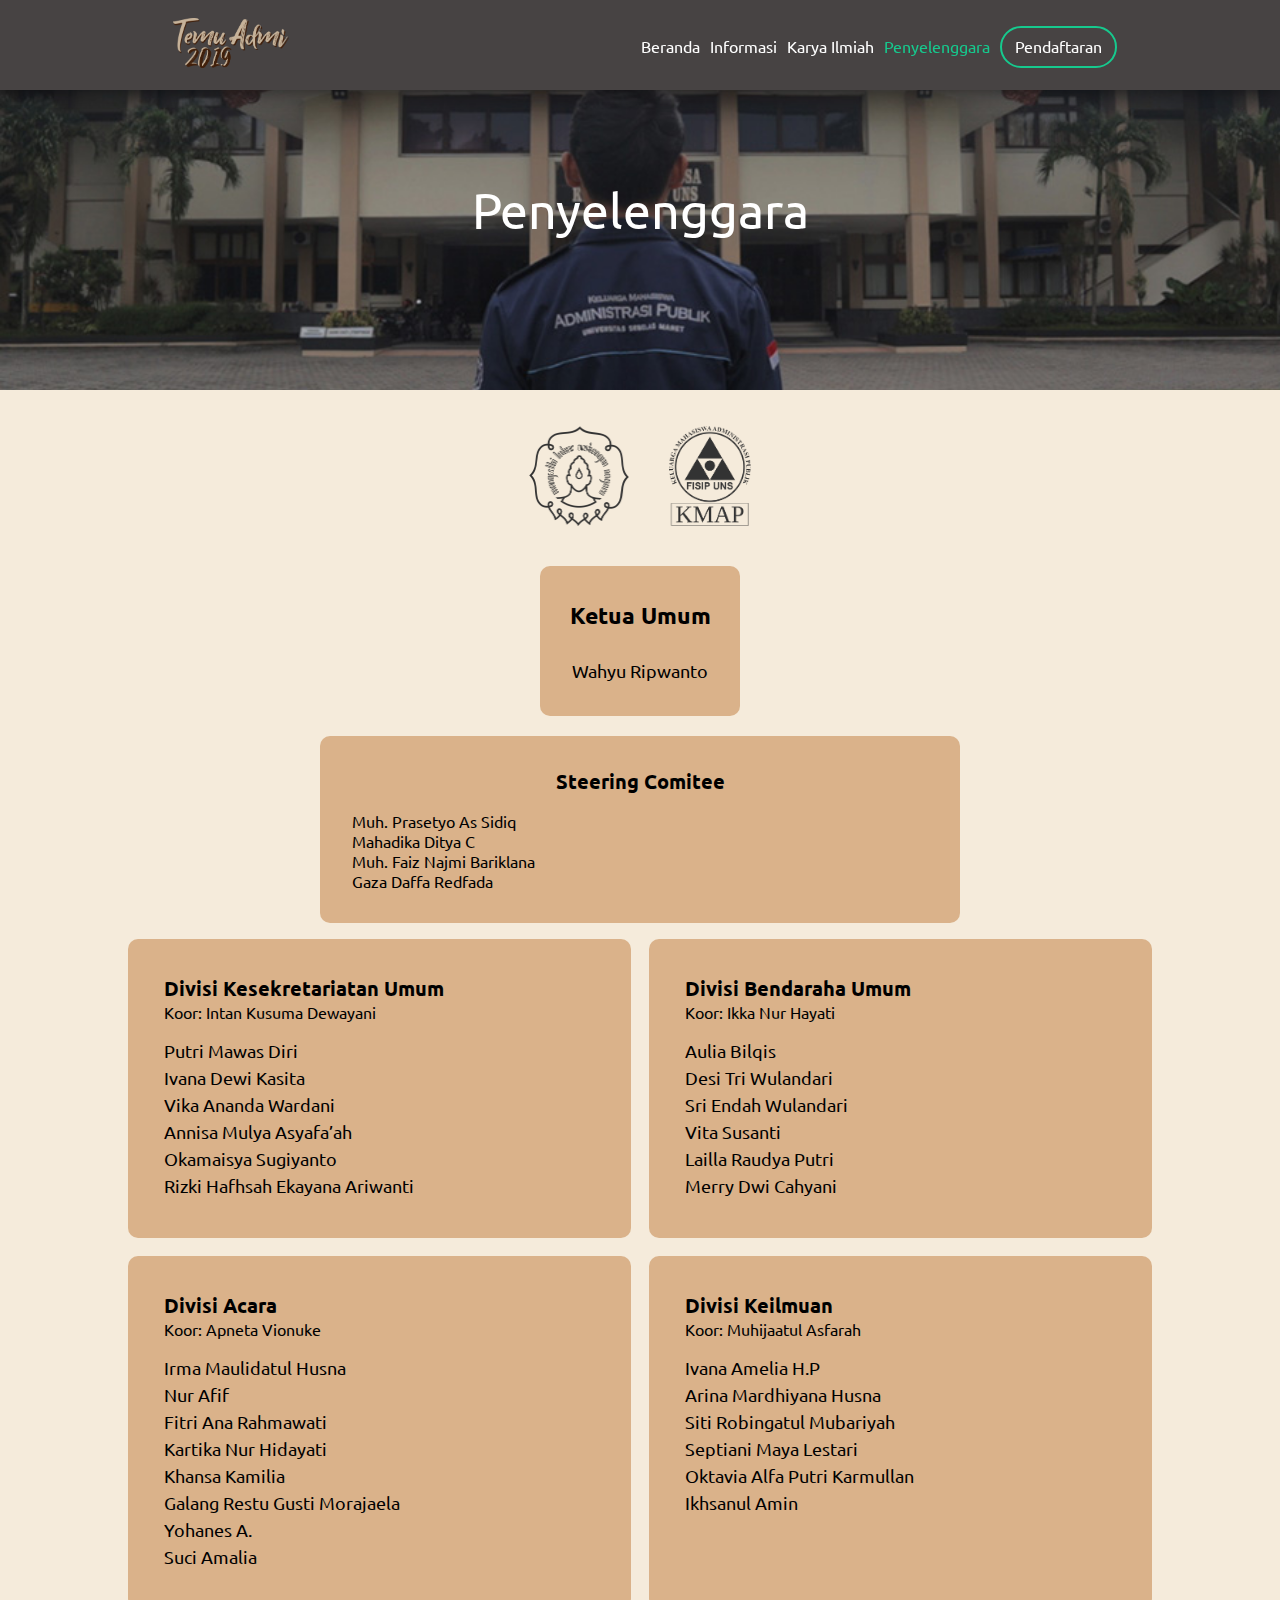
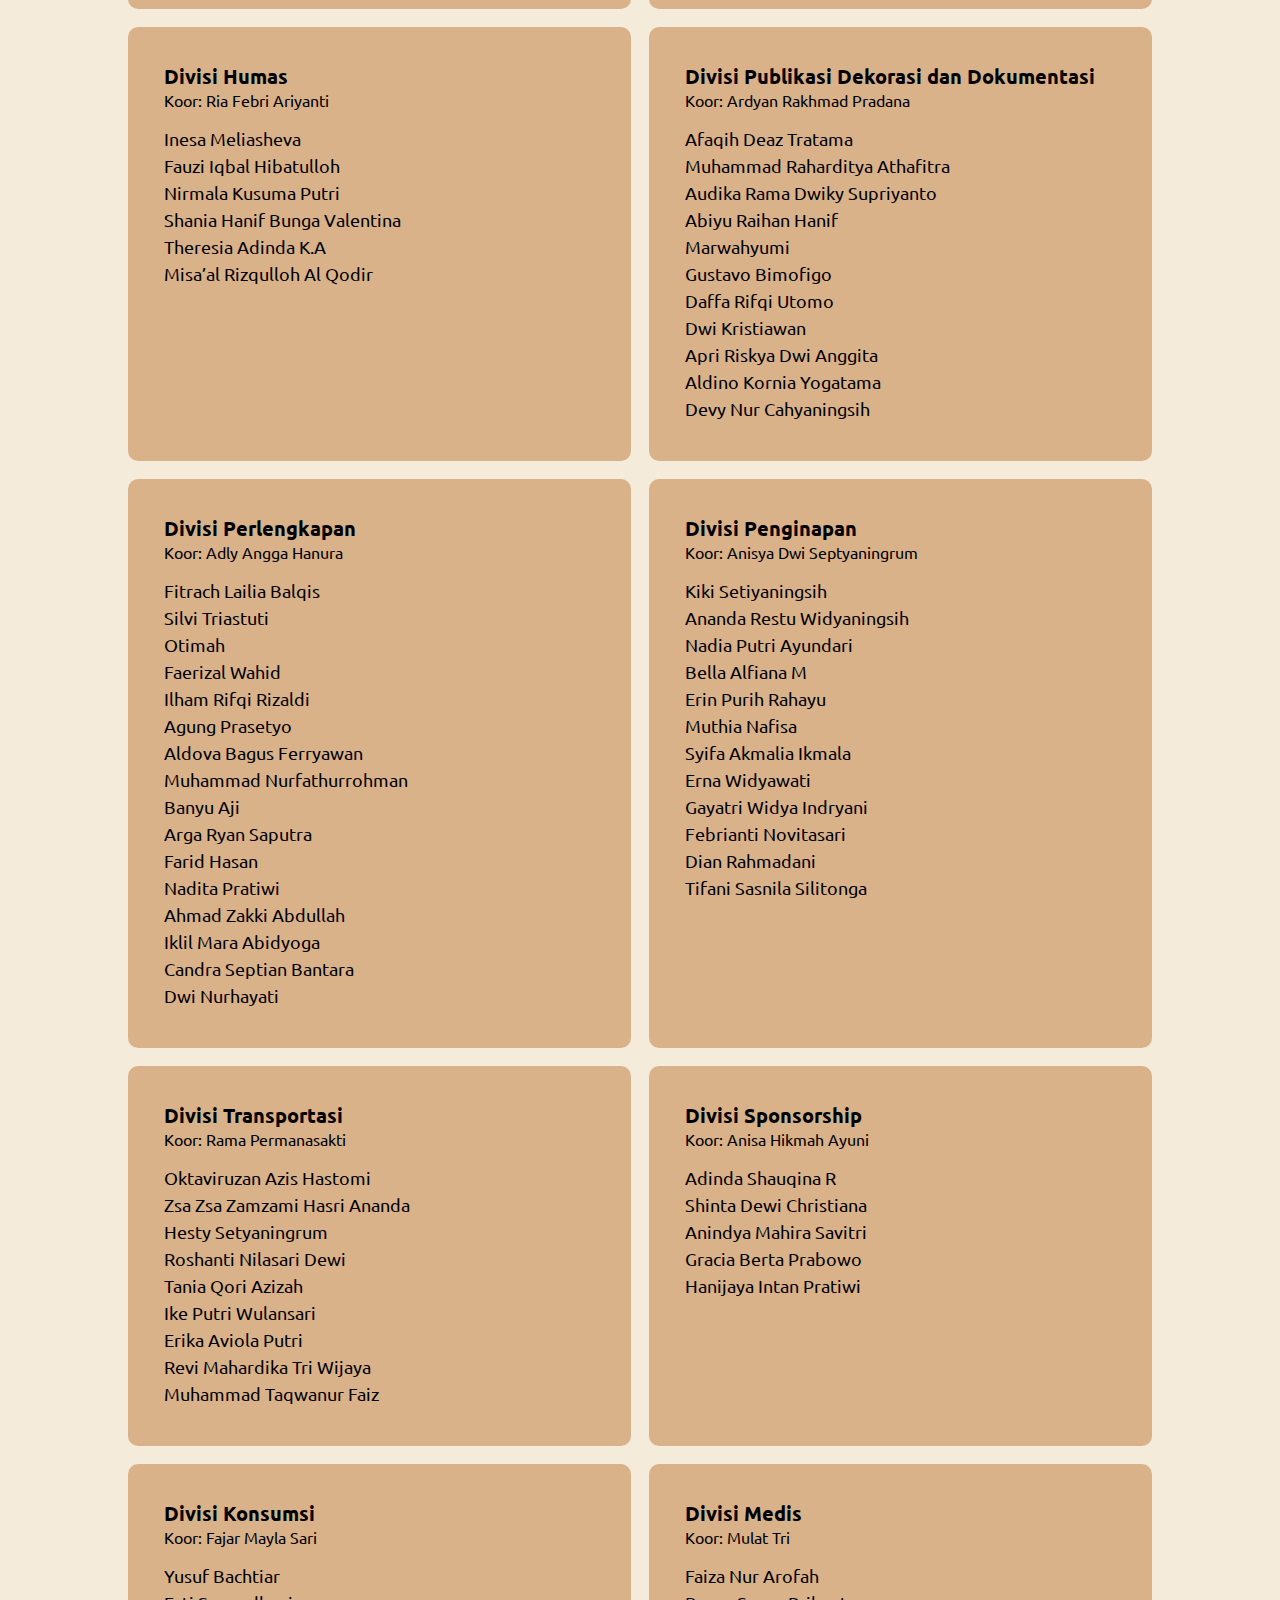
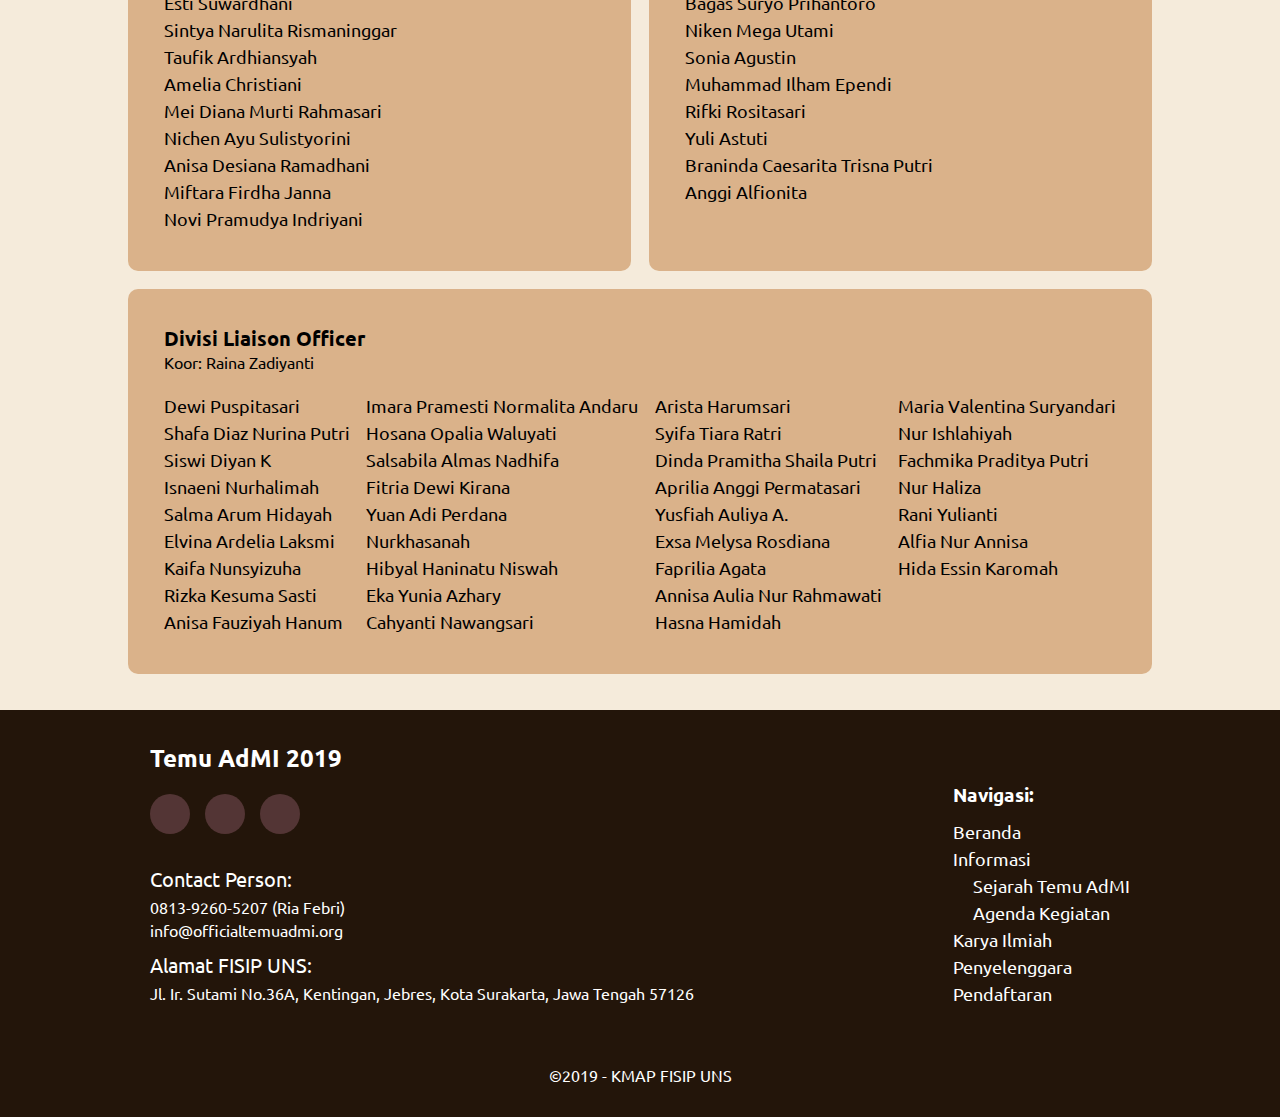
==== penyelenggara/index.html @ 7d6f0d45 "Initial commit" ====
<!DOCTYPE html>
<!--
	Web developed entirely by: Muhammad Raharditya :)
	Instagram: a.raharditya

	Domain and hosting by Domainesia

	Made with love <3 (and Visual Studio Code)
-->
<head>
	<title>Penyelenggara - Temu AdMI 2019</title>
	<meta charset="utf-8">
	<meta name="description" content="Website resmi dari Temu Administrator Muda Se-Indonesia">
	<link rel="stylesheet" type="text/css" href="style.css">
	<meta name="viewport" content="width=device-width, initial-scale=1.0">
    <meta name="theme-color" content="#3a3737">
	<link href="https://fonts.googleapis.com/css?family=Rubik" rel="stylesheet">
	<link rel="stylesheet" href="https://use.fontawesome.com/releases/v5.8.1/css/all.css" integrity="sha384-50oBUHEmvpQ+1lW4y57PTFmhCaXp0ML5d60M1M7uH2+nqUivzIebhndOJK28anvf" crossorigin="anonymous">
	<link rel="icon" type="image/png" href="/assets/favicon.png">
	<link href="https://fonts.googleapis.com/css?family=Rubik|Ubuntu&display=swap" rel="stylesheet">
	<script src="/scrollReveal.js"></script>

</head>

<body>
    <header>
        <div class="header-wrapper">
            <p class="content-title">Penyelenggara</p>
        </div>
    </header>

	<nav>
		<a href="/" class="logo-link">
			<img src="/assets/header-logo2.png" alt="Logo Temu Admi 2019" class="logo">
		</a>
			<ul class="nav-wrapper-desktop">
				<li class="nav-link-wrapper-desktop"><a href="/" class="links">Beranda</a></li>
				<li class="nav-link-wrapper-desktop dropdown-parent"><a href="#" class="links">Informasi</a> 
					<ul id="dropdown-menu">
						<li class="dropdown-item"><a href="/sejarah/">Sejarah Temu AdMI</a></li>
						<!-- <li class="dropdown-item"><a href="/keanggotaan/">Keanggotaan</a></li>
						<li class="dropdown-item"><a href="/proceeding/">Proceeding</a></li> -->
						<li class="dropdown-item"><a href="/events/">Agenda Kegiatan</a></li> 
					</ul>
				</li>
				<li class="nav-link-wrapper-desktop"><a href="/karya-ilmiah/" class="links">Karya Ilmiah</a></li>
				<li class="nav-link-wrapper-desktop"><a href="/penyelenggara/" style="color:rgb(22, 202, 142);" class="links">Penyelenggara</a></li>
				<div class="daftar">
					<button class="register-btn" onclick="location.href='/pendaftaran/'">
						<a href="/pendaftaran/">Pendaftaran</a>
					</button>
				</div>
			</ul>

			<ul class="nav-wrapper">
				<li class="nav-link-wrapper"><a href="/" class="links">Beranda</a></li>
				<li class="nav-link-wrapper"><a href="/sejarah/" class="links">Sejarah</a></li>
				<!-- <li class="nav-link-wrapper"><a href="/keanggotaan/" class="links">Keanggotaan</a></li>
				<li class="nav-link-wrapper"><a href="/proceeding/" class="links">Proceeding</a></li> -->
				<li class="nav-link-wrapper"><a href="/events/" class="links">Kegiatan</a></li>
				<li class="nav-link-wrapper"><a href="/karya-ilmiah/" class="links">Karya Ilmiah</a></li>
				<li class="nav-link-wrapper"><a href="/penyelenggara/" style="color:rgb(22, 202, 142);" class="links">Penyelenggara</a></li>
				<li class="nav-link-wrapper register-mobile"><a href="/pendaftaran/" class="links">Pendaftaran</a></li>
			</ul>

			<div class="burger">
				<div class="line1"></div>
				<div class="line2"></div>
				<div class="line3"></div>
			</div>
			<script src="/index.js"></script>
	</nav>
    
    <article>
        <div class="image-wrapper">
            <img src="/assets/uns-dark.png" alt="logo uns">
            <img src="/assets/kmap-dark.png" alt="logo kmap">
            
        </div>
        <div class="ketua">
            <h3>Ketua Umum</h3>
            <p>Wahyu Ripwanto</p>
        </div>

        <div class="sc">
            <div class="panitia-title">
                <h3>Steering Comitee</h3>
            </div>
            <p>Muh. Prasetyo As Sidiq</p>
            <p>Mahadika Ditya C</p>
            <p>Muh. Faiz Najmi Bariklana</p>
            <p>Gaza Daffa Redfada</p>
        </div>

        <div class="panitia-wrapper">
            <div class="panitia">
                <div class="panitia-title">
                    <h3>Divisi Kesekretariatan Umum</h3>
                    <p>Koor: Intan Kusuma Dewayani</p>
                </div>
                <div class="panitia-staff">
                    <p>Putri Mawas Diri</p>
                    <p>Ivana Dewi Kasita</p>
                    <p>Vika Ananda Wardani</p>
                    <p>Annisa Mulya Asyafa’ah</p>
                    <p>Okamaisya Sugiyanto</p>
                    <p>Rizki Hafhsah Ekayana Ariwanti</p>
                </div>
            </div>

            <div class="panitia">
                <div class="panitia-title">
                    <h3>Divisi Bendaraha Umum</h3>
                    <p>Koor: Ikka Nur Hayati</p>
                </div>
                <div class="panitia-staff">
                    <p>Aulia Bilqis</p>
                    <p>Desi Tri Wulandari</p>
                    <p>Sri Endah Wulandari</p>
                    <p>Vita Susanti</p>
                    <p>Lailla Raudya Putri</p>
                    <p>Merry Dwi Cahyani</p>
                </div>
            </div>
            
            <div class="panitia">
                <div class="panitia-title">
                    <h3>Divisi Acara</h3>
                    <p>Koor: Apneta Vionuke</p>
                </div>
                <div class="panitia-staff">
                    <p>Irma Maulidatul Husna</p>
                    <p>Nur Afif</p>
                    <p>Fitri Ana Rahmawati</p>
                    <p>Kartika Nur Hidayati</p>
                    <p>Khansa Kamilia</p>
                    <p>Galang Restu Gusti Morajaela</p>
                    <p>Yohanes A.</p>
                    <p>Suci Amalia</p>
                </div>
            </div>

            <div class="panitia">
                <div class="panitia-title">
                    <h3>Divisi Keilmuan</h3>
                    <p>Koor: Muhijaatul Asfarah</p>
                </div>
                <div class="panitia-staff">
                    <p>Ivana Amelia H.P</p>
                    <p>Arina Mardhiyana Husna</p>
                    <p>Siti Robingatul Mubariyah</p>
                    <p>Septiani Maya Lestari</p>
                    <p>Oktavia Alfa Putri Karmullan</p>
                    <p>Ikhsanul Amin</p>
                </div>
            </div>

            <div class="panitia">
                <div class="panitia-title">
                    <h3>Divisi Humas</h3>
                    <p>Koor: Ria Febri Ariyanti</p>
                </div>
                <div class="panitia-staff">
                    <p>Inesa Meliasheva</p>
                    <p>Fauzi Iqbal Hibatulloh</p>
                    <p>Nirmala Kusuma Putri</p>
                    <p>Shania Hanif Bunga Valentina</p>
                    <p>Theresia Adinda K.A</p>
                    <p>Misa’al Rizqulloh Al Qodir</p>
                </div>
            </div>

            <div class="panitia">
                <div class="panitia-title">
                    <h3>Divisi Publikasi Dekorasi dan Dokumentasi</h3>
                    <p>Koor: Ardyan Rakhmad Pradana</p>
                </div>
                <div class="panitia-staff">
                    <p>Afaqih Deaz Tratama</p>
                    <p>Muhammad Raharditya Athafitra</p>
                    <p>Audika Rama Dwiky Supriyanto</p>
                    <p>Abiyu Raihan Hanif</p>
                    <p>Marwahyumi</p>
                    <p>Gustavo Bimofigo</p>
                    <p>Daffa Rifqi Utomo</p>
                    <p>Dwi Kristiawan</p>
                    <p>Apri Riskya Dwi Anggita</p>
                    <p>Aldino Kornia Yogatama</p>
                    <p>Devy Nur Cahyaningsih</p>
                </div>
            </div>

            <div class="panitia">
                <div class="panitia-title">
                    <h3>Divisi Perlengkapan</h3>
                    <p>Koor: Adly Angga Hanura</p>
                </div>
                <div class="panitia-staff">
                    <p>Fitrach Lailia Balqis</p>
                    <p>Silvi Triastuti</p>
                    <p>Otimah</p>
                    <p>Faerizal Wahid</p>
                    <p>Ilham Rifqi Rizaldi</p>
                    <p>Agung Prasetyo</p>
                    <p>Aldova Bagus Ferryawan</p>
                    <p>Muhammad Nurfathurrohman</p>
                    <p>Banyu Aji</p>
                    <p>Arga Ryan Saputra</p>
                    <p>Farid Hasan</p>
                    <p>Nadita Pratiwi</p>
                    <p>Ahmad Zakki Abdullah</p>
                    <p>Iklil Mara Abidyoga</p>
                    <p>Candra Septian Bantara</p>
                    <p>Dwi Nurhayati</p>
                </div>
            </div>

            <div class="panitia">
                <div class="panitia-title">
                    <h3>Divisi Penginapan</h3>
                    <p>Koor: Anisya Dwi Septyaningrum</p>
                </div>
                <div class="panitia-staff">
                    <p>Kiki Setiyaningsih</p>
                    <p>Ananda Restu Widyaningsih</p>
                    <p>Nadia Putri Ayundari</p>
                    <p>Bella Alfiana M</p>
                    <p>Erin Purih Rahayu</p>
                    <p>Muthia Nafisa</p>
                    <p>Syifa Akmalia Ikmala</p>
                    <p>Erna Widyawati</p>
                    <p>Gayatri Widya Indryani</p>
                    <p>Febrianti Novitasari</p>
                    <p>Dian Rahmadani</p>
                    <p>Tifani Sasnila Silitonga</p>
                </div>
            </div>

            <div class="panitia">
                <div class="panitia-title">
                    <h3>Divisi Transportasi</h3>
                    <p>Koor: Rama Permanasakti</p>
                </div>
                <div class="panitia-staff">
                    <p>Oktaviruzan Azis Hastomi</p>
                    <p>Zsa Zsa Zamzami Hasri Ananda</p>
                    <p>Hesty Setyaningrum</p>
                    <p>Roshanti Nilasari Dewi</p>
                    <p>Tania Qori Azizah</p>
                    <p>Ike Putri Wulansari</p>
                    <p>Erika Aviola Putri</p>
                    <p>Revi Mahardika Tri Wijaya</p>
                    <p>Muhammad Taqwanur Faiz</p>
                </div>
            </div>

            <div class="panitia">
                <div class="panitia-title">
                    <h3>Divisi Sponsorship</h3>
                    <p>Koor: Anisa Hikmah Ayuni</p>
                </div>
                <div class="panitia-staff">
                    <p>Adinda Shauqina R</p>
                    <p>Shinta Dewi Christiana</p>
                    <p>Anindya Mahira Savitri</p>
                    <p>Gracia Berta Prabowo</p>
                    <p>Hanijaya Intan Pratiwi</p>
                </div>
            </div>

            <div class="panitia">
                <div class="panitia-title">
                    <h3>Divisi Konsumsi</h3>
                    <p>Koor: Fajar Mayla Sari</p>
                </div>
                <div class="panitia-staff">
                    <p>Yusuf Bachtiar</p>
                    <p>Esti Suwardhani</p>
                    <p>Sintya Narulita Rismaninggar</p>
                    <p>Taufik Ardhiansyah</p>
                    <p>Amelia Christiani</p>
                    <p>Mei Diana Murti Rahmasari</p>
                    <p>Nichen Ayu Sulistyorini</p>
                    <p>Anisa Desiana Ramadhani</p>
                    <p>Miftara Firdha Janna</p>
                    <p>Novi  Pramudya Indriyani</p>
                </div>
            </div>

            <div class="panitia">
                <div class="panitia-title">
                    <h3>Divisi Medis</h3>
                    <p>Koor: Mulat Tri</p>
                </div>
                <div class="panitia-staff">
                    <p>Faiza Nur Arofah</p>
                    <p>Bagas Suryo Prihantoro</p>
                    <p>Niken Mega Utami</p>
                    <p>Sonia Agustin</p>
                    <p>Muhammad Ilham Ependi</p>
                    <p>Rifki Rositasari</p>
                    <p>Yuli Astuti</p>
                    <p>Braninda Caesarita Trisna Putri</p>
                    <p>Anggi Alfionita</p>
                </div>
            </div>
        </div>
        <div class="panitia lo">
            <div class="panitia-title">
                <h3>Divisi Liaison Officer</h3>
                <p>Koor: Raina Zadiyanti</p>
            </div>
            <div class="panitia-staff lo-staff">
                <div class="flex-wrapper">
                    <p>Dewi Puspitasari</p>
                    <p>Shafa Diaz Nurina Putri</p>
                    <p>Siswi Diyan K</p>
                    <p>Isnaeni Nurhalimah</p>
                    <p>Salma Arum Hidayah</p>
                    <p>Elvina Ardelia Laksmi</p>
                    <p>Kaifa Nunsyizuha</p>
                    <p>Rizka Kesuma Sasti</p>
                    <p>Anisa Fauziyah Hanum</p>
                </div>
                <div class="flex-wrapper">
                    <p>Imara Pramesti Normalita Andaru</p>
                    <p>Hosana Opalia Waluyati</p>
                    <p>Salsabila Almas Nadhifa</p>
                    <p>Fitria Dewi Kirana</p>
                    <p>Yuan Adi Perdana</p>
                    <p>Nurkhasanah</p>
                    <p>Hibyal Haninatu Niswah</p>
                    <p>Eka Yunia Azhary</p>
                    <p>Cahyanti Nawangsari</p>
                </div>
                <div class="flex-wrapper">
                    <p>Arista Harumsari</p>
                    <p>Syifa Tiara Ratri</p>
                    <p>Dinda Pramitha Shaila Putri</p>
                    <p>Aprilia Anggi Permatasari</p>
                    <p>Yusfiah Auliya A.</p>
                    <p>Exsa Melysa Rosdiana</p>
                    <p>Faprilia Agata</p>
                    <p>Annisa Aulia Nur Rahmawati</p>
                    <p>Hasna Hamidah</p>
                </div>
                <div class="flex-wrapper">
                    <p>Maria Valentina Suryandari</p>
                    <p>Nur Ishlahiyah</p>
                    <p>Fachmika Praditya Putri</p>
                    <p>Nur Haliza</p>
                    <p>Rani Yulianti</p>
                    <p>Alfia Nur Annisa</p>
                    <p>Hida Essin Karomah</p>
                <!-- </div>
                <div class="flex-wrapper">
                    
                </div>
                <div class="flex-wrapper">
                    
                </div> -->
            </div>
        </div>
    </article>
    
	<footer>
		<div id="upper-footer">
			<div id="contact-wrapper">
				<h2>Temu AdMI 2019</h2>
				<ul id="footer-contact">
					<li class="social-wrapper">
						<a href="https://instagram.com/official_temuadmi" target="_blank" class="social-link"><i class="fab fa-instagram"></i></a>
						<a href="https://www.youtube.com/channel/UCItB4R4TuDw3oSt-fGtpHHA?" target="_blank" class="social-link"><i class="fab fa-youtube"></i></a>
						<a href="https://line.me/R/ti/p/%40info.temuadmi" target="_blank" class="social-link"><i class="fab fa-line"></i></a>
					</li>
					<li class="actual-contact">
						<p class="footer-contact-subtitle">Contact Person:</p>
						<p class="footer-contact-content">0813-9260-5207 (Ria Febri)</p>
						<p class="footer-contact-content">info@officialtemuadmi.org</p>
					</li>
					<li>
						<p class="footer-contact-subtitle">Alamat FISIP UNS:</p>
						<p class="footer-contact-content">Jl. Ir. Sutami No.36A, Kentingan, Jebres, Kota Surakarta, Jawa Tengah 57126</p>
					</li>
					
				</ul>
			</div>
			<div id="link-wrapper">
				<h3>Navigasi:</h3>
				<ul id="footer-link">
					<li class="link-item"><a href="/">Beranda</a></li>
					<li class="link-item"><a href="#">Informasi</a>
						<ul>
							<li class="link-item"><a href="/sejarah/">Sejarah Temu AdMI</a></li>
							<!-- <li class="link-item"><a href="/keanggotaan/">Keanggotaan</a></li>
							<li class="link-item"><a href="/proceeding/">Proceeding</a></li> -->
							<li class="link-item"><a href="/events/">Agenda Kegiatan</a></li>
						</ul>
					</li>
					<li class="link-item"><a href="/karya-ilmiah/">Karya Ilmiah</a></li>
					<li class="link-item"><a href="/penyelenggara/">Penyelenggara</a></li>
					<li class="link-item"><a href="/pendaftaran/">Pendaftaran</a></li>
				</ul>
			</div>
		</div>
		<div id="copyright-wrapper">
		<p>&copy;2019 - <a href="https://kmap.fisip.uns.ac.id" target="_blank">KMAP FISIP UNS</a></p>
		</div>
	</footer>
</body>
---- penyelenggara/style.css ----
body, html{
	height: 100%;
	margin: 0;
	padding: 0;
	background-color: rgb(245, 235, 219);
	font-family: 'Ubuntu', sans-serif;
	font-size: 18px;
	box-sizing: border-box;
}

*{
	margin: 0;
	padding: 0;
}

/* START OF HEADER */

header{
    margin-top: 10vh;
    height: 300px;
    background-image: url("/assets/headers/penyelenggara.jpg");
    background-size: cover;
    background-repeat: no-repeat;
    background-position: center;
    display: block;
    position: relative;
    display: grid;
    place-items: center;
}

.content-title{
    color: #fff;
    padding: 0;
    text-align: center;
    font-size: 50px;
    top: 50%;
    -ms-transform: translateY(-50%);
    transform: translateY(-50%);
}

/* END OF HEADER */

/* START OF NAVBAR */

nav{
    display: flex;
    justify-content: space-around;
    align-items: center;
	height: 10vh;
	position: fixed;
	top: 0;
	z-index: 10;
	width: 100%;
	background-color: #474343;
	-webkit-box-shadow: 0px 3px 19px 0px rgba(0,0,0,0.55);
    -moz-box-shadow: 0px 3px 19px 0px rgba(0,0,0,0.55);
    box-shadow: 0px 3px 19px 0px rgba(0,0,0,0.55);
}

.nav-wrapper{
    display: none;
}

.nav-link-wrapper{
	list-style: none;
}
.desktop-nav-container{
	display: flex;
    justify-content: space-around;
}
.nav-wrapper-desktop{
    list-style: none;
    display: flex;
    width: 45%;
	justify-content: space-around;
	/* to center with the nav links */
	margin-top: 2px;
}
/* register */

.register-btn{
    text-align: center;
	border: 2px solid rgb(22, 202, 142);
	/* to center with the nav links */
	margin: -10px; 
    background:none;
    padding: 8px 13px;
	cursor: pointer;
	text-decoration: none;
    color: white;
    position: relative;
    overflow: hidden;
	border-radius: 50px;
	font-size: 18px;
}

.register-btn a{
	text-decoration: none;
    color: white;
    transition: 0.3s;
	font-family: 'Ubuntu', sans-serif;
}

.daftar{
	margin-left: 15px;
}

.register-btn:hover a{
    color: #000;
}

.register-btn::before{
    content: "";
    position: absolute;
    left: 0;
    width: 100%;
    height: 0%;
    background-color: rgb(22, 202, 142);
    z-index: -5;
    bottom: 0;
    border-radius: 50% 50% 0 0;
    transition: 0.3s;
}

.register-btn:hover::before{
    height: 185%;
}
/* End of register */

.dropdown-parent{
	position: relative;
    height: 100%;
    transition: max-height 0.3s;
}

.dropdown-parent:hover #dropdown-menu{
    display: block;
    height: auto;
    max-height: 350px;
}

#dropdown-menu:hover {
	display: block;
}

#dropdown-menu{
	position: absolute;
	top: 6vh;
	left: 0px;
    width: 250px;
    height: 0;
	background-color: #474343;
	overflow: hidden;
    display: none;
    transition: 0.5s;
}

.dropdown-item{
    padding: 1em;
}

.dropdown-item a{
    color: white;
    text-decoration: none;
    transition: 0.3s;
}

.dropdown-item a:hover{
    color: rgb(165, 170, 170);
}


.logo{
    height: 50px;
}

.logo-link{
    padding: 0;
    margin: 0;
}

.links{
    text-decoration: none;
    color: white;
    padding: 4vh 5px;
	transition: 0.3s;
}

.links:hover{
    color: rgb(165, 170, 170);
}

.register{
	border: white 1px solid;
	box-sizing: content-box;
	/* margin-left: 5px; */
	/* padding: 5px; */
}

.burger div{
    width: 25px;
    height: 3px;
    background-color: white;
    border-radius: 5px;
    margin: 5px;
    transition: all 0.3s ease;
}

.burger{
    display: none;
}

/* END OF NAVBAR */

/* START OF CONTENT */

.content-wrapper{
    width: 76%;
    margin: 2em auto;
    line-height: 1.5em;
}

article{
    margin: 2em 0;
}

.image-wrapper{
    margin: 2em auto;
    text-align: center;
}
.image-wrapper img{
    height: 100px;
    margin: 0 1em;

}

.ketua{
    height: 150px;
    width: 200px;
    padding: 1em;
    margin: 1em auto;
    text-align: center;
    font-size: 20px;
    display: flex;
    justify-content: space-around;
    flex-direction: column;
    background-color: #dab28a;
    border-radius: 10px;
    box-sizing: border-box;
}
.sc{
    width: 50%;
    padding: 2em;
    margin: 1em auto;
    text-align: center;
    font-size: 16px;
    display: flex;
    justify-content: space-around;
    flex-direction: column;
    background-color: #dab28a;
    border-radius: 10px;
    box-sizing: border-box;
}
/* .sc h3{
    margin-bottom: 1em;
    font-size: 20px;
} */
.sc p{
    text-align: left;
}

.ketua p{
    font-size: 18px;
}

.panitia-wrapper{
    width: 80%;
    margin: 0 auto;
    display: grid;
    grid-template-columns: repeat(auto-fit, minmax(19rem, 1fr));
    /* align-items: flex-start; */
    grid-gap: 1em;
}

.lo{
    width: 80%;
    margin: 1em auto 0 auto;
    box-sizing: border-box;
}

.panitia{
    background-color: #dab28a;
    /* display: grid; */
    padding: 2em;
    border-radius: 10px;
}

.panitia-title{
    margin-bottom: 1em;
}

.panitia-title h3{
    font-size: 20px;
}

.panitia-title p{
    font-size: 16px;
}

.panitia-staff p{
    margin: 5px 0;
}

.lo-staff{
    /* grid-column: 1/5; */
    /* height: 300px; */
    /* display: inline; */
    display: flex;
    flex-direction: row;
    justify-content: space-between;
}

/* END OF CONTENT */

/* START OF FOOTER */

footer{
	background-color: #23150A;
	color: white;
	position: relative;
	padding: 1em 20px;
	margin-bottom: 0;
	font-size: 16px;
}

#upper-footer{
	display: flex;
	justify-content: space-around;
	margin-top: 1em;
}

footer a{
	text-decoration:none;
	color: white;
}

#footer-contact{
	margin: 0;
	padding: 0;
}

#footer-contact li{
	list-style: none;
}

.footer-contact-subtitle{
	font-size: 20px;
	margin-bottom: 0;
	line-height: 1.5em;
	padding-top: 10px;
}

.footer-contact-content{
    margin: 0;
    margin-top: 3px; /* NEW!!! */
	padding: 0;
}

#footer-link {
	padding: 10px 0;
}

.social-link{
	width: 40px;
	height: 40px;
	border-radius: 50%;
	background-color: rgb(83, 53, 53);
	display: grid;
	margin: 20px 15px;
	margin-left: 0;
	font-size: 18px;
	place-items: center;
	float: left;
	transition: 0.3s;
}

.social-link:hover{
	background-color: white;
	color: rgb(83, 53, 53);
}

.actual-contact{
	clear: both;
}

#link-wrapper{
	padding: 40px 0;
}

.link-item{
	list-style: none;
	text-decoration: none;
	font-size: 18px;
	line-height: 1.5em;
}

.link-item ul{
	padding-left: 20px;
}

#copyright-wrapper{
	text-align: center;
	margin: 0.5em 0 1em 0;
}

/* END OF FOOTER */

/* MEDIA QUERIES */

@media only screen and (max-width: 600px) {
    
    /* NAV */
	.burger{
		display: block;
    }
    /* END NAV */

    /* FOOTER */
	#upper-footer{
		flex-direction: column;
    }
    /* END FOOTER*/

    /* CONTENT */
    header{
        height: 250px;
    }
    .content-title{
        padding-top: 150px;
        font-size: 33px;
    }
    .content-wrapper{
        width: 85%;
        font-size: 16px;
        line-height: 1.5em;
    }
}

@media only screen and (max-width: 768px) {

	/* NAVBAR */
    body{
        overflow-x: hidden;
	}
    .nav-wrapper-desktop{
        display: none;
    }
    nav{
        min-height: 60px;
    }
	.logo{
		height: 40px;
	}
    .nav-wrapper{
        display: block;
        position: absolute;
        right: 0;
        top: 10vh;
        height: 90vh;
        display: flex;
        flex-direction: column;
        justify-content: space-around;
        align-items: center;
        width: 60%;
		background-color: #474343;
		z-index: 15;
        transform: translateX(100%);
        transition: transform 0.5s ease-in-out;
	}
	.register-btn{
		display: none;
	}
    .burger{
        display: block;
        cursor: pointer;
    }
    .nav-link-wrapper{
        opacity: 0;
    }
    .register-mobile a{
        /* animation-name: registerAnimation;
        animation-duration: 3s;
        animation-iteration-count: infinite;
        animation-delay: 2.5s; */
        border-top: 1px solid rgb(63, 50, 50);
    }
	/* END OF NAVBAR */

    header{
        margin-top: 9vh;
    }
    .panitia-wrapper{
	    grid-template-columns: 1fr;
    }
    .panitia-wrapper{
        align-items: flex-start;
    }
    .panitia-staff p{
        margin: 8px 0;
    }
    .lo-staff{
        flex-direction: column;
    }
    .sc{
        width: 80%;
    }

    /* FOOTER */
    footer{
        padding-left: 2em;
    }
	.footer-contact-subtitle{
		padding-top: 10px;
		font-size: 18px;
	}
	.footer-contact-content{
		font-size: 14px;
	}
	#link-wrapper{
		padding: 40px 0;
	}
	#link-wrapper h3{
        font-size: 18px;
        margin-bottom: 0;
	}
	.link-item{
		font-size: 16px;
	}
	#footer-link {
		padding: 10px 0;
	}
	.link-item ul{
		padding-left: 20px;
	}
	/* END OF FOOTER */
}

@media only screen and (max-width: 768px) and (orientation: landscape){
    header{
        height: 200px;
    }
    .content-title{
        font-size: 25px;
    }
    .logo{
		height: 25px;
	}
	#upper-footer{
		flex-direction: column;
    }
}

@media only screen and (max-width: 1299px) {
	/* NAV */
    .nav-wrapper-desktop{
		width: auto;
	}
	.nav-wrapper-desktop a{
		font-size: 16px;
	}
	/* END NAV */
}
@media screen 
  and (min-width: 1300px) 
  and (max-width: 1600px) {
	  /* NAV */
	  .nav-wrapper-desktop a{
		  font-size: 16px;
	  }
	  .nav-wrapper-desktop{
		  width: 40%;
	  }
	  /* END NAV */
  }
.nav-active{
    transform: translateX(0%);
}

/* Nav Menu on mobile */

@keyframes navLinkFade{
    from{
        opacity: 0;
        transform: translateX(50px);
    }
    to{
        opacity: 1;
        transform: translateX(0px);
    }
}

@keyframes registerAnimation{
    0%{
        color: white;
    }
    50%{
        color: rgb(137, 216, 154);
    }
    100%{
        color: white;
    }
}

.toggle .line1{
    transform: rotate(-45deg) translate(-5px,6px);
}

.toggle .line2{
    opacity: 0;
}

.toggle .line3{
    transform: rotate(45deg) translate(-5px,-6px);
}
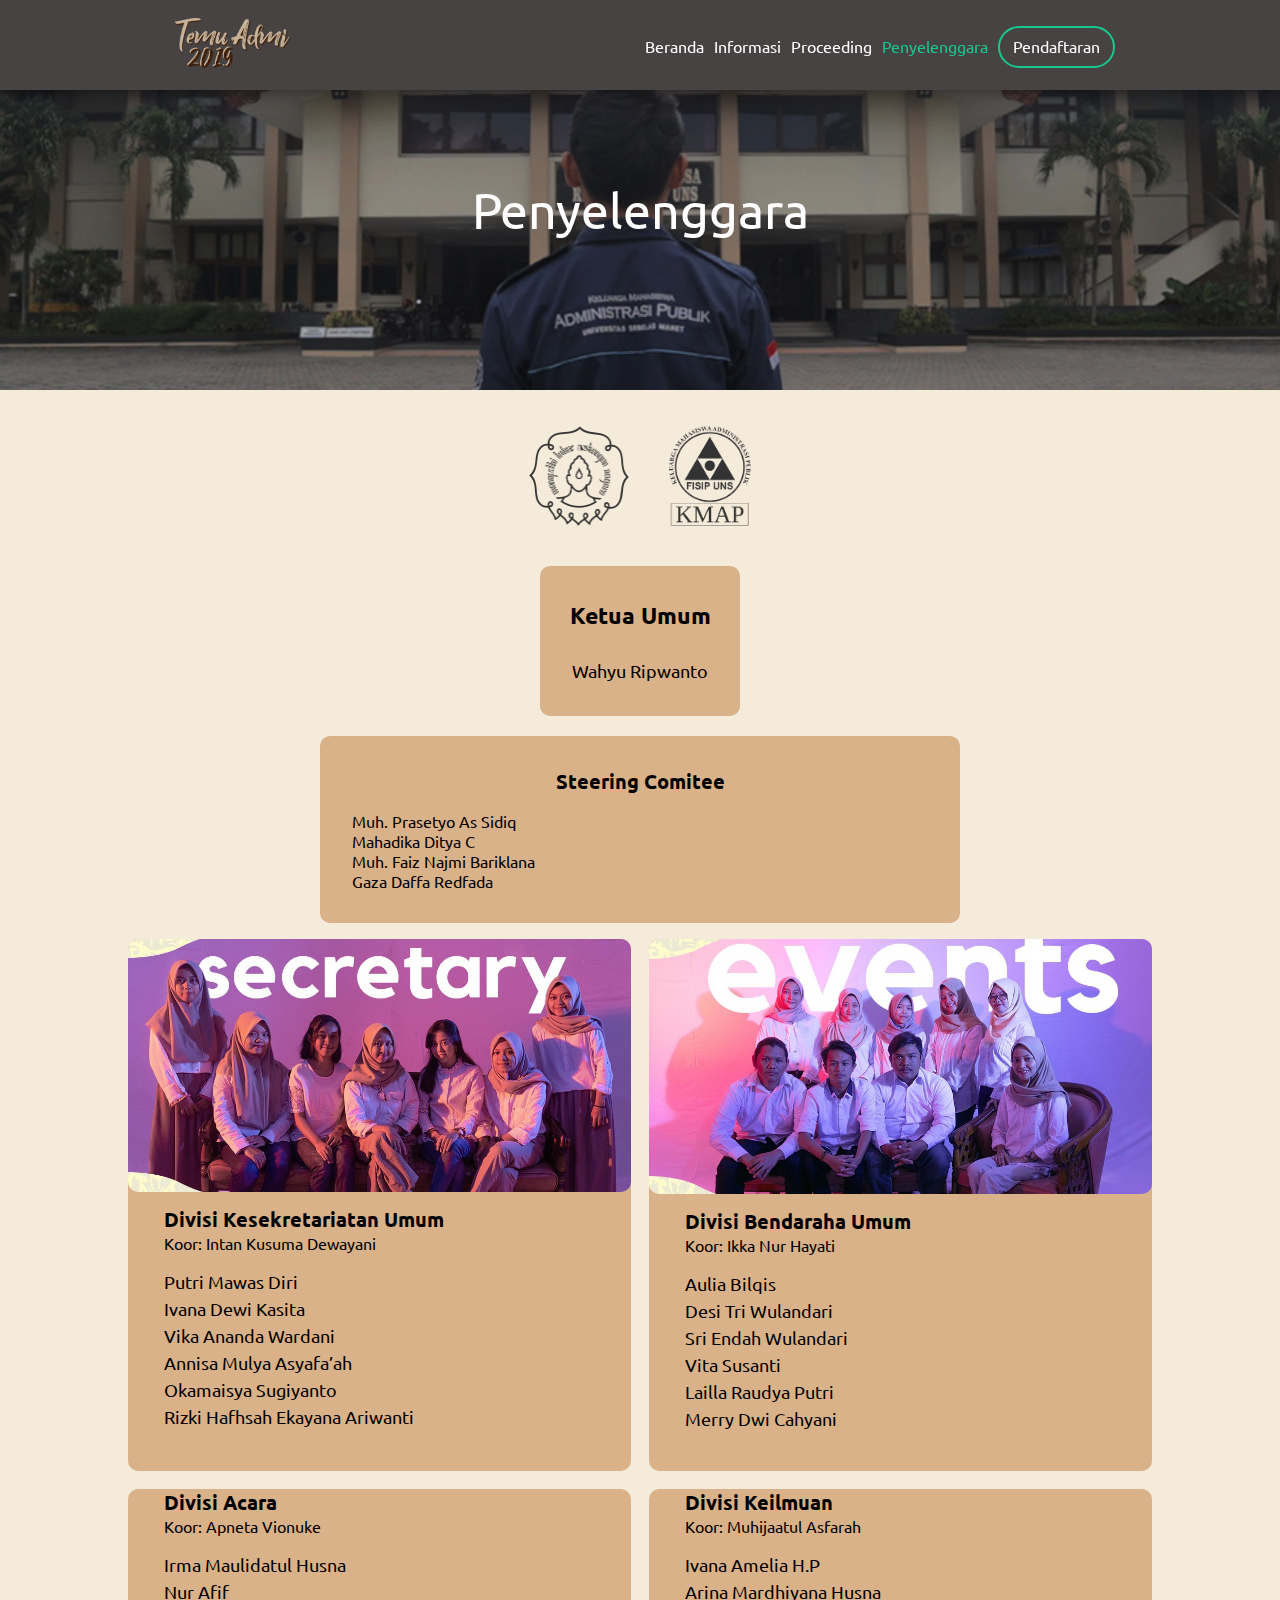
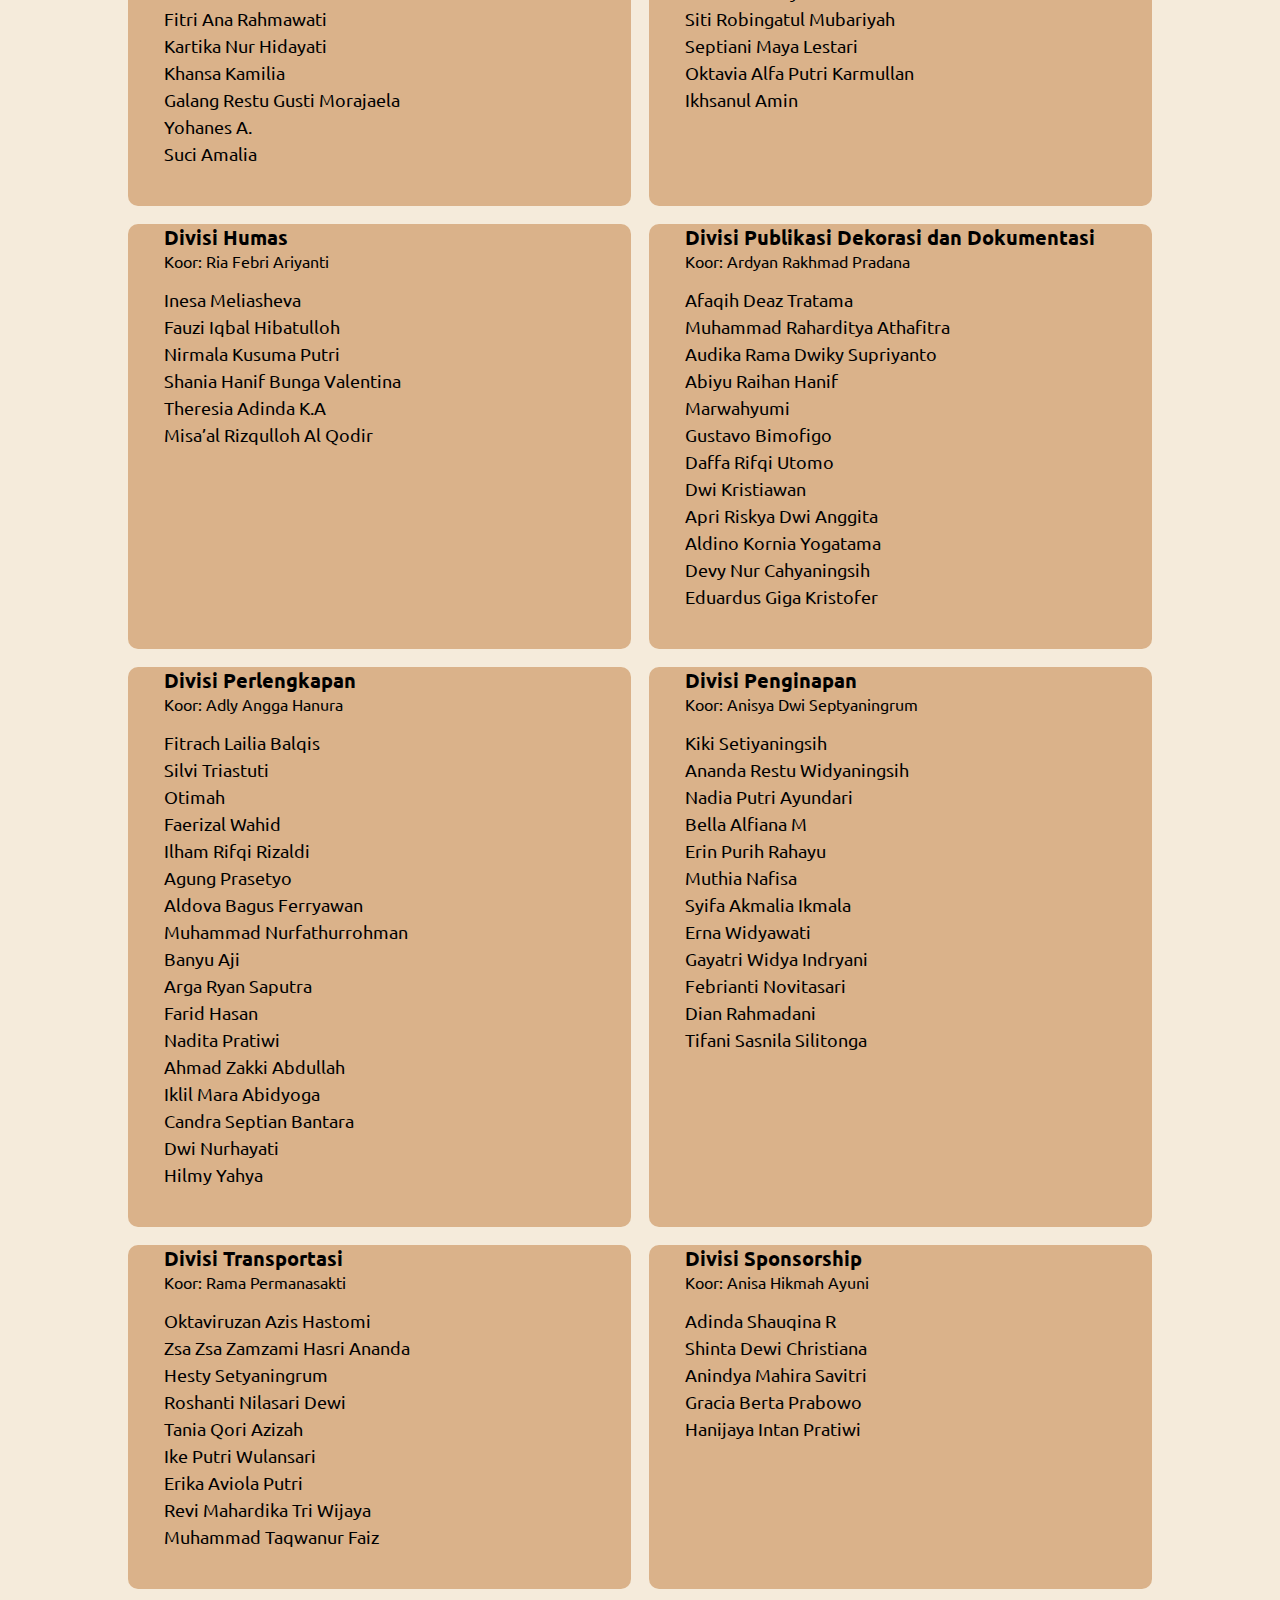
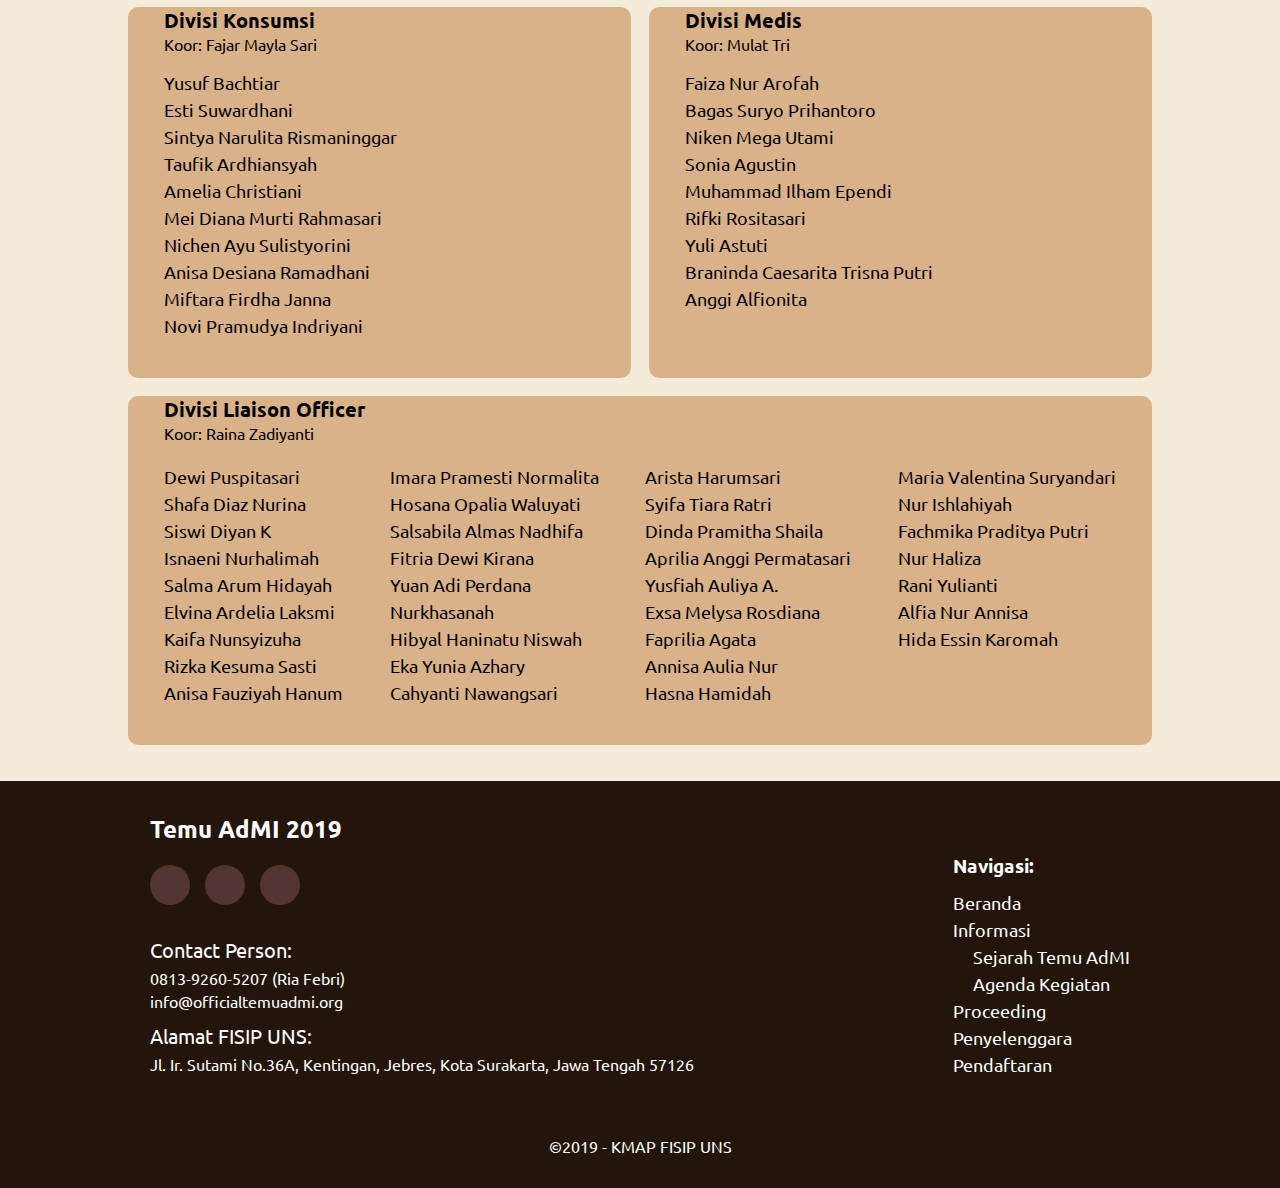
==== commit 9f6e556e: "Added photos to comitee lists" ====
--- a/penyelenggara/index.html
+++ b/penyelenggara/index.html
@@ -43,7 +43,7 @@
 						<li class="dropdown-item"><a href="/events/">Agenda Kegiatan</a></li> 
 					</ul>
 				</li>
-				<li class="nav-link-wrapper-desktop"><a href="/karya-ilmiah/" class="links">Karya Ilmiah</a></li>
+				<li class="nav-link-wrapper-desktop"><a href="/proceeding/" class="links">Proceeding</a></li>
 				<li class="nav-link-wrapper-desktop"><a href="/penyelenggara/" style="color:rgb(22, 202, 142);" class="links">Penyelenggara</a></li>
 				<div class="daftar">
 					<button class="register-btn" onclick="location.href='/pendaftaran/'">
@@ -55,10 +55,8 @@
 			<ul class="nav-wrapper">
 				<li class="nav-link-wrapper"><a href="/" class="links">Beranda</a></li>
 				<li class="nav-link-wrapper"><a href="/sejarah/" class="links">Sejarah</a></li>
-				<!-- <li class="nav-link-wrapper"><a href="/keanggotaan/" class="links">Keanggotaan</a></li>
-				<li class="nav-link-wrapper"><a href="/proceeding/" class="links">Proceeding</a></li> -->
-				<li class="nav-link-wrapper"><a href="/events/" class="links">Kegiatan</a></li>
-				<li class="nav-link-wrapper"><a href="/karya-ilmiah/" class="links">Karya Ilmiah</a></li>
+                <li class="nav-link-wrapper"><a href="/events/" class="links">Kegiatan</a></li>
+                <li class="nav-link-wrapper"><a href="/proceeding/" class="links">Proceeding</a></li>
 				<li class="nav-link-wrapper"><a href="/penyelenggara/" style="color:rgb(22, 202, 142);" class="links">Penyelenggara</a></li>
 				<li class="nav-link-wrapper register-mobile"><a href="/pendaftaran/" class="links">Pendaftaran</a></li>
 			</ul>
@@ -94,6 +92,9 @@
 
         <div class="panitia-wrapper">
             <div class="panitia">
+                <div class="photo-wrapper">
+                    <img class="comitee-photo" src="/assets/comitee/sekum.jpg" alt="Foto Sekretaris Umum">
+                </div>
                 <div class="panitia-title">
                     <h3>Divisi Kesekretariatan Umum</h3>
                     <p>Koor: Intan Kusuma Dewayani</p>
@@ -109,6 +110,9 @@
             </div>
 
             <div class="panitia">
+                <div class="photo-wrapper">
+                    <img class="comitee-photo" src="/assets/comitee/acara.jpg" alt="Foto Acara">
+                </div>
                 <div class="panitia-title">
                     <h3>Divisi Bendaraha Umum</h3>
                     <p>Koor: Ikka Nur Hayati</p>
@@ -187,6 +191,7 @@
                     <p>Apri Riskya Dwi Anggita</p>
                     <p>Aldino Kornia Yogatama</p>
                     <p>Devy Nur Cahyaningsih</p>
+                    <p>Eduardus Giga Kristofer</p>
                 </div>
             </div>
 
@@ -212,6 +217,7 @@
                     <p>Iklil Mara Abidyoga</p>
                     <p>Candra Septian Bantara</p>
                     <p>Dwi Nurhayati</p>
+                    <p>Hilmy Yahya</p>
                 </div>
             </div>
 
@@ -313,7 +319,7 @@
             <div class="panitia-staff lo-staff">
                 <div class="flex-wrapper">
                     <p>Dewi Puspitasari</p>
-                    <p>Shafa Diaz Nurina Putri</p>
+                    <p>Shafa Diaz Nurina</p>
                     <p>Siswi Diyan K</p>
                     <p>Isnaeni Nurhalimah</p>
                     <p>Salma Arum Hidayah</p>
@@ -323,7 +329,7 @@
                     <p>Anisa Fauziyah Hanum</p>
                 </div>
                 <div class="flex-wrapper">
-                    <p>Imara Pramesti Normalita Andaru</p>
+                    <p>Imara Pramesti Normalita</p>
                     <p>Hosana Opalia Waluyati</p>
                     <p>Salsabila Almas Nadhifa</p>
                     <p>Fitria Dewi Kirana</p>
@@ -336,12 +342,12 @@
                 <div class="flex-wrapper">
                     <p>Arista Harumsari</p>
                     <p>Syifa Tiara Ratri</p>
-                    <p>Dinda Pramitha Shaila Putri</p>
+                    <p>Dinda Pramitha Shaila</p>
                     <p>Aprilia Anggi Permatasari</p>
                     <p>Yusfiah Auliya A.</p>
                     <p>Exsa Melysa Rosdiana</p>
                     <p>Faprilia Agata</p>
-                    <p>Annisa Aulia Nur Rahmawati</p>
+                    <p>Annisa Aulia Nur</p>
                     <p>Hasna Hamidah</p>
                 </div>
                 <div class="flex-wrapper">
@@ -397,7 +403,7 @@
 							<li class="link-item"><a href="/events/">Agenda Kegiatan</a></li>
 						</ul>
 					</li>
-					<li class="link-item"><a href="/karya-ilmiah/">Karya Ilmiah</a></li>
+					<li class="link-item"><a href="/proceeding/">Proceeding</a></li>
 					<li class="link-item"><a href="/penyelenggara/">Penyelenggara</a></li>
 					<li class="link-item"><a href="/pendaftaran/">Pendaftaran</a></li>
 				</ul>
--- a/penyelenggara/style.css
+++ b/penyelenggara/style.css
@@ -1,624 +1,632 @@
-body, html{
-	height: 100%;
-	margin: 0;
-	padding: 0;
-	background-color: rgb(245, 235, 219);
-	font-family: 'Ubuntu', sans-serif;
-	font-size: 18px;
-	box-sizing: border-box;
-}
-
-*{
-	margin: 0;
-	padding: 0;
+body,
+html {
+  height: 100%;
+  margin: 0;
+  padding: 0;
+  background-color: rgb(245, 235, 219);
+  font-family: "Ubuntu", sans-serif;
+  font-size: 18px;
+  box-sizing: border-box;
+}
+
+* {
+  margin: 0;
+  padding: 0;
 }
 
 /* START OF HEADER */
 
-header{
-    margin-top: 10vh;
-    height: 300px;
-    background-image: url("/assets/headers/penyelenggara.jpg");
-    background-size: cover;
-    background-repeat: no-repeat;
-    background-position: center;
-    display: block;
-    position: relative;
-    display: grid;
-    place-items: center;
-}
-
-.content-title{
-    color: #fff;
-    padding: 0;
-    text-align: center;
-    font-size: 50px;
-    top: 50%;
-    -ms-transform: translateY(-50%);
-    transform: translateY(-50%);
+header {
+  margin-top: 10vh;
+  height: 300px;
+  background-image: url("/assets/headers/penyelenggara.jpg");
+  background-size: cover;
+  background-repeat: no-repeat;
+  background-position: center;
+  display: block;
+  position: relative;
+  display: grid;
+  place-items: center;
+}
+
+.content-title {
+  color: #fff;
+  padding: 0;
+  text-align: center;
+  font-size: 50px;
+  top: 50%;
+  -ms-transform: translateY(-50%);
+  transform: translateY(-50%);
 }
 
 /* END OF HEADER */
 
 /* START OF NAVBAR */
 
-nav{
-    display: flex;
-    justify-content: space-around;
-    align-items: center;
-	height: 10vh;
-	position: fixed;
-	top: 0;
-	z-index: 10;
-	width: 100%;
-	background-color: #474343;
-	-webkit-box-shadow: 0px 3px 19px 0px rgba(0,0,0,0.55);
-    -moz-box-shadow: 0px 3px 19px 0px rgba(0,0,0,0.55);
-    box-shadow: 0px 3px 19px 0px rgba(0,0,0,0.55);
-}
-
-.nav-wrapper{
-    display: none;
-}
-
-.nav-link-wrapper{
-	list-style: none;
-}
-.desktop-nav-container{
-	display: flex;
-    justify-content: space-around;
-}
-.nav-wrapper-desktop{
-    list-style: none;
-    display: flex;
-    width: 45%;
-	justify-content: space-around;
-	/* to center with the nav links */
-	margin-top: 2px;
+nav {
+  display: flex;
+  justify-content: space-around;
+  align-items: center;
+  height: 10vh;
+  position: fixed;
+  top: 0;
+  z-index: 10;
+  width: 100%;
+  background-color: #474343;
+  -webkit-box-shadow: 0px 3px 19px 0px rgba(0, 0, 0, 0.55);
+  -moz-box-shadow: 0px 3px 19px 0px rgba(0, 0, 0, 0.55);
+  box-shadow: 0px 3px 19px 0px rgba(0, 0, 0, 0.55);
+}
+
+.nav-wrapper {
+  display: none;
+}
+
+.nav-link-wrapper {
+  list-style: none;
+}
+.desktop-nav-container {
+  display: flex;
+  justify-content: space-around;
+}
+.nav-wrapper-desktop {
+  list-style: none;
+  display: flex;
+  width: 45%;
+  justify-content: space-around;
+  /* to center with the nav links */
+  margin-top: 2px;
 }
 /* register */
 
-.register-btn{
-    text-align: center;
-	border: 2px solid rgb(22, 202, 142);
-	/* to center with the nav links */
-	margin: -10px; 
-    background:none;
-    padding: 8px 13px;
-	cursor: pointer;
-	text-decoration: none;
-    color: white;
-    position: relative;
-    overflow: hidden;
-	border-radius: 50px;
-	font-size: 18px;
-}
-
-.register-btn a{
-	text-decoration: none;
-    color: white;
-    transition: 0.3s;
-	font-family: 'Ubuntu', sans-serif;
-}
-
-.daftar{
-	margin-left: 15px;
-}
-
-.register-btn:hover a{
-    color: #000;
-}
-
-.register-btn::before{
-    content: "";
-    position: absolute;
-    left: 0;
-    width: 100%;
-    height: 0%;
-    background-color: rgb(22, 202, 142);
-    z-index: -5;
-    bottom: 0;
-    border-radius: 50% 50% 0 0;
-    transition: 0.3s;
-}
-
-.register-btn:hover::before{
-    height: 185%;
+.register-btn {
+  text-align: center;
+  border: 2px solid rgb(22, 202, 142);
+  /* to center with the nav links */
+  margin: -10px;
+  background: none;
+  padding: 8px 13px;
+  cursor: pointer;
+  text-decoration: none;
+  color: white;
+  position: relative;
+  overflow: hidden;
+  border-radius: 50px;
+  font-size: 18px;
+}
+
+.register-btn a {
+  text-decoration: none;
+  color: white;
+  transition: 0.3s;
+  font-family: "Ubuntu", sans-serif;
+}
+
+.daftar {
+  margin-left: 15px;
+}
+
+.register-btn:hover a {
+  color: #000;
+}
+
+.register-btn::before {
+  content: "";
+  position: absolute;
+  left: 0;
+  width: 100%;
+  height: 0%;
+  background-color: rgb(22, 202, 142);
+  z-index: -5;
+  bottom: 0;
+  border-radius: 50% 50% 0 0;
+  transition: 0.3s;
+}
+
+.register-btn:hover::before {
+  height: 185%;
 }
 /* End of register */
 
-.dropdown-parent{
-	position: relative;
-    height: 100%;
-    transition: max-height 0.3s;
-}
-
-.dropdown-parent:hover #dropdown-menu{
-    display: block;
-    height: auto;
-    max-height: 350px;
+.dropdown-parent {
+  position: relative;
+  height: 100%;
+  transition: max-height 0.3s;
+}
+
+.dropdown-parent:hover #dropdown-menu {
+  display: block;
+  height: auto;
+  max-height: 350px;
 }
 
 #dropdown-menu:hover {
-	display: block;
-}
-
-#dropdown-menu{
-	position: absolute;
-	top: 6vh;
-	left: 0px;
-    width: 250px;
-    height: 0;
-	background-color: #474343;
-	overflow: hidden;
-    display: none;
-    transition: 0.5s;
-}
-
-.dropdown-item{
-    padding: 1em;
-}
-
-.dropdown-item a{
-    color: white;
-    text-decoration: none;
-    transition: 0.3s;
-}
-
-.dropdown-item a:hover{
-    color: rgb(165, 170, 170);
-}
-
-
-.logo{
-    height: 50px;
-}
-
-.logo-link{
-    padding: 0;
-    margin: 0;
-}
-
-.links{
-    text-decoration: none;
-    color: white;
-    padding: 4vh 5px;
-	transition: 0.3s;
-}
-
-.links:hover{
-    color: rgb(165, 170, 170);
-}
-
-.register{
-	border: white 1px solid;
-	box-sizing: content-box;
-	/* margin-left: 5px; */
-	/* padding: 5px; */
-}
-
-.burger div{
-    width: 25px;
-    height: 3px;
-    background-color: white;
-    border-radius: 5px;
-    margin: 5px;
-    transition: all 0.3s ease;
-}
-
-.burger{
-    display: none;
+  display: block;
+}
+
+#dropdown-menu {
+  position: absolute;
+  top: 6vh;
+  left: 0px;
+  width: 250px;
+  height: 0;
+  background-color: #474343;
+  overflow: hidden;
+  display: none;
+  transition: 0.5s;
+}
+
+.dropdown-item {
+  padding: 1em;
+}
+
+.dropdown-item a {
+  color: white;
+  text-decoration: none;
+  transition: 0.3s;
+}
+
+.dropdown-item a:hover {
+  color: rgb(165, 170, 170);
+}
+
+.logo {
+  height: 50px;
+}
+
+.logo-link {
+  padding: 0;
+  margin: 0;
+}
+
+.links {
+  text-decoration: none;
+  color: white;
+  padding: 4vh 5px;
+  transition: 0.3s;
+}
+
+.links:hover {
+  color: rgb(165, 170, 170);
+}
+
+.register {
+  border: white 1px solid;
+  box-sizing: content-box;
+  /* margin-left: 5px; */
+  /* padding: 5px; */
+}
+
+.burger div {
+  width: 25px;
+  height: 3px;
+  background-color: white;
+  border-radius: 5px;
+  margin: 5px;
+  transition: all 0.3s ease;
+}
+
+.burger {
+  display: none;
 }
 
 /* END OF NAVBAR */
 
 /* START OF CONTENT */
 
-.content-wrapper{
-    width: 76%;
-    margin: 2em auto;
-    line-height: 1.5em;
-}
-
-article{
-    margin: 2em 0;
-}
-
-.image-wrapper{
-    margin: 2em auto;
-    text-align: center;
-}
-.image-wrapper img{
-    height: 100px;
-    margin: 0 1em;
-
-}
-
-.ketua{
-    height: 150px;
-    width: 200px;
-    padding: 1em;
-    margin: 1em auto;
-    text-align: center;
-    font-size: 20px;
-    display: flex;
-    justify-content: space-around;
-    flex-direction: column;
-    background-color: #dab28a;
-    border-radius: 10px;
-    box-sizing: border-box;
-}
-.sc{
-    width: 50%;
-    padding: 2em;
-    margin: 1em auto;
-    text-align: center;
-    font-size: 16px;
-    display: flex;
-    justify-content: space-around;
-    flex-direction: column;
-    background-color: #dab28a;
-    border-radius: 10px;
-    box-sizing: border-box;
+.content-wrapper {
+  width: 76%;
+  margin: 2em auto;
+  line-height: 1.5em;
+}
+
+article {
+  margin: 2em 0;
+}
+
+.image-wrapper {
+  margin: 2em auto;
+  text-align: center;
+}
+.image-wrapper img {
+  height: 100px;
+  margin: 0 1em;
+}
+
+/* PHOTOS */
+
+.comitee-photo {
+  width: 100%;
+  border-radius: 10px;
+  margin-bottom: 10px;
+}
+
+.ketua {
+  height: 150px;
+  width: 200px;
+  padding: 1em;
+  margin: 1em auto;
+  text-align: center;
+  font-size: 20px;
+  display: flex;
+  justify-content: space-around;
+  flex-direction: column;
+  background-color: #dab28a;
+  border-radius: 10px;
+  box-sizing: border-box;
+}
+.sc {
+  width: 50%;
+  padding: 2em;
+  margin: 1em auto;
+  text-align: center;
+  font-size: 16px;
+  display: flex;
+  justify-content: space-around;
+  flex-direction: column;
+  background-color: #dab28a;
+  border-radius: 10px;
+  box-sizing: border-box;
 }
 /* .sc h3{
     margin-bottom: 1em;
     font-size: 20px;
 } */
-.sc p{
-    text-align: left;
-}
-
-.ketua p{
-    font-size: 18px;
-}
-
-.panitia-wrapper{
-    width: 80%;
-    margin: 0 auto;
-    display: grid;
-    grid-template-columns: repeat(auto-fit, minmax(19rem, 1fr));
-    /* align-items: flex-start; */
-    grid-gap: 1em;
-}
-
-.lo{
-    width: 80%;
-    margin: 1em auto 0 auto;
-    box-sizing: border-box;
-}
-
-.panitia{
-    background-color: #dab28a;
-    /* display: grid; */
-    padding: 2em;
-    border-radius: 10px;
-}
-
-.panitia-title{
-    margin-bottom: 1em;
-}
-
-.panitia-title h3{
-    font-size: 20px;
-}
-
-.panitia-title p{
+.sc p {
+  text-align: left;
+}
+
+.ketua p {
+  font-size: 18px;
+}
+
+.panitia-wrapper {
+  width: 80%;
+  margin: 0 auto;
+  display: grid;
+  grid-template-columns: repeat(auto-fit, minmax(19rem, 1fr));
+  /* align-items: flex-start; */
+  grid-gap: 1em;
+}
+
+.lo {
+  width: 80%;
+  margin: 1em auto 0 auto;
+  box-sizing: border-box;
+}
+
+.panitia {
+  background-color: #dab28a;
+  /* display: grid; */
+  padding-bottom: 2em;
+  border-radius: 10px;
+}
+
+.panitia-title {
+  margin-bottom: 1em;
+}
+
+.panitia-title,
+.panitia-staff {
+  padding: 0 2em 0 2em;
+}
+
+.panitia-title h3 {
+  font-size: 20px;
+}
+
+.panitia-title p {
+  font-size: 16px;
+}
+
+.panitia-staff p {
+  margin: 5px 0;
+}
+
+.lo-staff {
+  /* grid-column: 1/5; */
+  /* height: 300px; */
+  /* display: inline; */
+  display: flex;
+  flex-direction: row;
+  justify-content: space-between;
+}
+
+/* END OF CONTENT */
+
+/* START OF FOOTER */
+
+footer {
+  background-color: #23150a;
+  color: white;
+  position: relative;
+  padding: 1em 20px;
+  margin-bottom: 0;
+  font-size: 16px;
+}
+
+#upper-footer {
+  display: flex;
+  justify-content: space-around;
+  margin-top: 1em;
+}
+
+footer a {
+  text-decoration: none;
+  color: white;
+}
+
+#footer-contact {
+  margin: 0;
+  padding: 0;
+}
+
+#footer-contact li {
+  list-style: none;
+}
+
+.footer-contact-subtitle {
+  font-size: 20px;
+  margin-bottom: 0;
+  line-height: 1.5em;
+  padding-top: 10px;
+}
+
+.footer-contact-content {
+  margin: 0;
+  margin-top: 3px; /* NEW!!! */
+  padding: 0;
+}
+
+#footer-link {
+  padding: 10px 0;
+}
+
+.social-link {
+  width: 40px;
+  height: 40px;
+  border-radius: 50%;
+  background-color: rgb(83, 53, 53);
+  display: grid;
+  margin: 20px 15px;
+  margin-left: 0;
+  font-size: 18px;
+  place-items: center;
+  float: left;
+  transition: 0.3s;
+}
+
+.social-link:hover {
+  background-color: white;
+  color: rgb(83, 53, 53);
+}
+
+.actual-contact {
+  clear: both;
+}
+
+#link-wrapper {
+  padding: 40px 0;
+}
+
+.link-item {
+  list-style: none;
+  text-decoration: none;
+  font-size: 18px;
+  line-height: 1.5em;
+}
+
+.link-item ul {
+  padding-left: 20px;
+}
+
+#copyright-wrapper {
+  text-align: center;
+  margin: 0.5em 0 1em 0;
+}
+
+/* END OF FOOTER */
+
+/* MEDIA QUERIES */
+
+@media only screen and (max-width: 600px) {
+  /* NAV */
+  .burger {
+    display: block;
+  }
+  /* END NAV */
+
+  /* FOOTER */
+  #upper-footer {
+    flex-direction: column;
+  }
+  /* END FOOTER*/
+
+  /* CONTENT */
+  header {
+    height: 250px;
+  }
+  .content-title {
+    padding-top: 150px;
+    font-size: 33px;
+  }
+  .content-wrapper {
+    width: 85%;
     font-size: 16px;
-}
-
-.panitia-staff p{
-    margin: 5px 0;
-}
-
-.lo-staff{
-    /* grid-column: 1/5; */
-    /* height: 300px; */
-    /* display: inline; */
+    line-height: 1.5em;
+  }
+}
+
+@media only screen and (max-width: 768px) {
+  /* NAVBAR */
+  body {
+    overflow-x: hidden;
+  }
+  .nav-wrapper-desktop {
+    display: none;
+  }
+  nav {
+    min-height: 60px;
+  }
+  .logo {
+    height: 40px;
+  }
+  .nav-wrapper {
+    display: block;
+    position: absolute;
+    right: 0;
+    top: 10vh;
+    height: 90vh;
     display: flex;
-    flex-direction: row;
-    justify-content: space-between;
-}
-
-/* END OF CONTENT */
-
-/* START OF FOOTER */
-
-footer{
-	background-color: #23150A;
-	color: white;
-	position: relative;
-	padding: 1em 20px;
-	margin-bottom: 0;
-	font-size: 16px;
-}
-
-#upper-footer{
-	display: flex;
-	justify-content: space-around;
-	margin-top: 1em;
-}
-
-footer a{
-	text-decoration:none;
-	color: white;
-}
-
-#footer-contact{
-	margin: 0;
-	padding: 0;
-}
-
-#footer-contact li{
-	list-style: none;
-}
-
-.footer-contact-subtitle{
-	font-size: 20px;
-	margin-bottom: 0;
-	line-height: 1.5em;
-	padding-top: 10px;
-}
-
-.footer-contact-content{
-    margin: 0;
-    margin-top: 3px; /* NEW!!! */
-	padding: 0;
-}
-
-#footer-link {
-	padding: 10px 0;
-}
-
-.social-link{
-	width: 40px;
-	height: 40px;
-	border-radius: 50%;
-	background-color: rgb(83, 53, 53);
-	display: grid;
-	margin: 20px 15px;
-	margin-left: 0;
-	font-size: 18px;
-	place-items: center;
-	float: left;
-	transition: 0.3s;
-}
-
-.social-link:hover{
-	background-color: white;
-	color: rgb(83, 53, 53);
-}
-
-.actual-contact{
-	clear: both;
-}
-
-#link-wrapper{
-	padding: 40px 0;
-}
-
-.link-item{
-	list-style: none;
-	text-decoration: none;
-	font-size: 18px;
-	line-height: 1.5em;
-}
-
-.link-item ul{
-	padding-left: 20px;
-}
-
-#copyright-wrapper{
-	text-align: center;
-	margin: 0.5em 0 1em 0;
-}
-
-/* END OF FOOTER */
-
-/* MEDIA QUERIES */
-
-@media only screen and (max-width: 600px) {
-    
-    /* NAV */
-	.burger{
-		display: block;
-    }
-    /* END NAV */
-
-    /* FOOTER */
-	#upper-footer{
-		flex-direction: column;
-    }
-    /* END FOOTER*/
-
-    /* CONTENT */
-    header{
-        height: 250px;
-    }
-    .content-title{
-        padding-top: 150px;
-        font-size: 33px;
-    }
-    .content-wrapper{
-        width: 85%;
-        font-size: 16px;
-        line-height: 1.5em;
-    }
-}
-
-@media only screen and (max-width: 768px) {
-
-	/* NAVBAR */
-    body{
-        overflow-x: hidden;
-	}
-    .nav-wrapper-desktop{
-        display: none;
-    }
-    nav{
-        min-height: 60px;
-    }
-	.logo{
-		height: 40px;
-	}
-    .nav-wrapper{
-        display: block;
-        position: absolute;
-        right: 0;
-        top: 10vh;
-        height: 90vh;
-        display: flex;
-        flex-direction: column;
-        justify-content: space-around;
-        align-items: center;
-        width: 60%;
-		background-color: #474343;
-		z-index: 15;
-        transform: translateX(100%);
-        transition: transform 0.5s ease-in-out;
-	}
-	.register-btn{
-		display: none;
-	}
-    .burger{
-        display: block;
-        cursor: pointer;
-    }
-    .nav-link-wrapper{
-        opacity: 0;
-    }
-    .register-mobile a{
-        /* animation-name: registerAnimation;
+    flex-direction: column;
+    justify-content: space-around;
+    align-items: center;
+    width: 60%;
+    background-color: #474343;
+    z-index: 15;
+    transform: translateX(100%);
+    transition: transform 0.5s ease-in-out;
+  }
+  .register-btn {
+    display: none;
+  }
+  .burger {
+    display: block;
+    cursor: pointer;
+  }
+  .nav-link-wrapper {
+    opacity: 0;
+  }
+  .register-mobile a {
+    /* animation-name: registerAnimation;
         animation-duration: 3s;
         animation-iteration-count: infinite;
         animation-delay: 2.5s; */
-        border-top: 1px solid rgb(63, 50, 50);
-    }
-	/* END OF NAVBAR */
-
-    header{
-        margin-top: 9vh;
-    }
-    .panitia-wrapper{
-	    grid-template-columns: 1fr;
-    }
-    .panitia-wrapper{
-        align-items: flex-start;
-    }
-    .panitia-staff p{
-        margin: 8px 0;
-    }
-    .lo-staff{
-        flex-direction: column;
-    }
-    .sc{
-        width: 80%;
-    }
-
-    /* FOOTER */
-    footer{
-        padding-left: 2em;
-    }
-	.footer-contact-subtitle{
-		padding-top: 10px;
-		font-size: 18px;
-	}
-	.footer-contact-content{
-		font-size: 14px;
-	}
-	#link-wrapper{
-		padding: 40px 0;
-	}
-	#link-wrapper h3{
-        font-size: 18px;
-        margin-bottom: 0;
-	}
-	.link-item{
-		font-size: 16px;
-	}
-	#footer-link {
-		padding: 10px 0;
-	}
-	.link-item ul{
-		padding-left: 20px;
-	}
-	/* END OF FOOTER */
-}
-
-@media only screen and (max-width: 768px) and (orientation: landscape){
-    header{
-        height: 200px;
-    }
-    .content-title{
-        font-size: 25px;
-    }
-    .logo{
-		height: 25px;
-	}
-	#upper-footer{
-		flex-direction: column;
-    }
+    border-top: 1px solid rgb(63, 50, 50);
+  }
+  /* END OF NAVBAR */
+
+  header {
+    margin-top: 9vh;
+  }
+  .panitia-wrapper {
+    grid-template-columns: 1fr;
+  }
+  .panitia-wrapper {
+    align-items: flex-start;
+  }
+  .panitia-staff p {
+    margin: 8px 0;
+  }
+  .lo-staff {
+    flex-direction: column;
+  }
+  .sc {
+    width: 80%;
+  }
+
+  /* FOOTER */
+  footer {
+    padding-left: 2em;
+  }
+  .footer-contact-subtitle {
+    padding-top: 10px;
+    font-size: 18px;
+  }
+  .footer-contact-content {
+    font-size: 14px;
+  }
+  #link-wrapper {
+    padding: 40px 0;
+  }
+  #link-wrapper h3 {
+    font-size: 18px;
+    margin-bottom: 0;
+  }
+  .link-item {
+    font-size: 16px;
+  }
+  #footer-link {
+    padding: 10px 0;
+  }
+  .link-item ul {
+    padding-left: 20px;
+  }
+  /* END OF FOOTER */
+}
+
+@media only screen and (max-width: 768px) and (orientation: landscape) {
+  header {
+    height: 200px;
+  }
+  .content-title {
+    font-size: 25px;
+  }
+  .logo {
+    height: 25px;
+  }
+  #upper-footer {
+    flex-direction: column;
+  }
 }
 
 @media only screen and (max-width: 1299px) {
-	/* NAV */
-    .nav-wrapper-desktop{
-		width: auto;
-	}
-	.nav-wrapper-desktop a{
-		font-size: 16px;
-	}
-	/* END NAV */
-}
-@media screen 
-  and (min-width: 1300px) 
-  and (max-width: 1600px) {
-	  /* NAV */
-	  .nav-wrapper-desktop a{
-		  font-size: 16px;
-	  }
-	  .nav-wrapper-desktop{
-		  width: 40%;
-	  }
-	  /* END NAV */
-  }
-.nav-active{
-    transform: translateX(0%);
+  /* NAV */
+  .nav-wrapper-desktop {
+    width: auto;
+  }
+  .nav-wrapper-desktop a {
+    font-size: 16px;
+  }
+  /* END NAV */
+}
+@media screen and (min-width: 1300px) and (max-width: 1600px) {
+  /* NAV */
+  .nav-wrapper-desktop a {
+    font-size: 16px;
+  }
+  .nav-wrapper-desktop {
+    width: 40%;
+  }
+  /* END NAV */
+}
+.nav-active {
+  transform: translateX(0%);
 }
 
 /* Nav Menu on mobile */
 
-@keyframes navLinkFade{
-    from{
-        opacity: 0;
-        transform: translateX(50px);
-    }
-    to{
-        opacity: 1;
-        transform: translateX(0px);
-    }
-}
-
-@keyframes registerAnimation{
-    0%{
-        color: white;
-    }
-    50%{
-        color: rgb(137, 216, 154);
-    }
-    100%{
-        color: white;
-    }
-}
-
-.toggle .line1{
-    transform: rotate(-45deg) translate(-5px,6px);
-}
-
-.toggle .line2{
+@keyframes navLinkFade {
+  from {
     opacity: 0;
-}
-
-.toggle .line3{
-    transform: rotate(45deg) translate(-5px,-6px);
-}+    transform: translateX(50px);
+  }
+  to {
+    opacity: 1;
+    transform: translateX(0px);
+  }
+}
+
+@keyframes registerAnimation {
+  0% {
+    color: white;
+  }
+  50% {
+    color: rgb(137, 216, 154);
+  }
+  100% {
+    color: white;
+  }
+}
+
+.toggle .line1 {
+  transform: rotate(-45deg) translate(-5px, 6px);
+}
+
+.toggle .line2 {
+  opacity: 0;
+}
+
+.toggle .line3 {
+  transform: rotate(45deg) translate(-5px, -6px);
+}
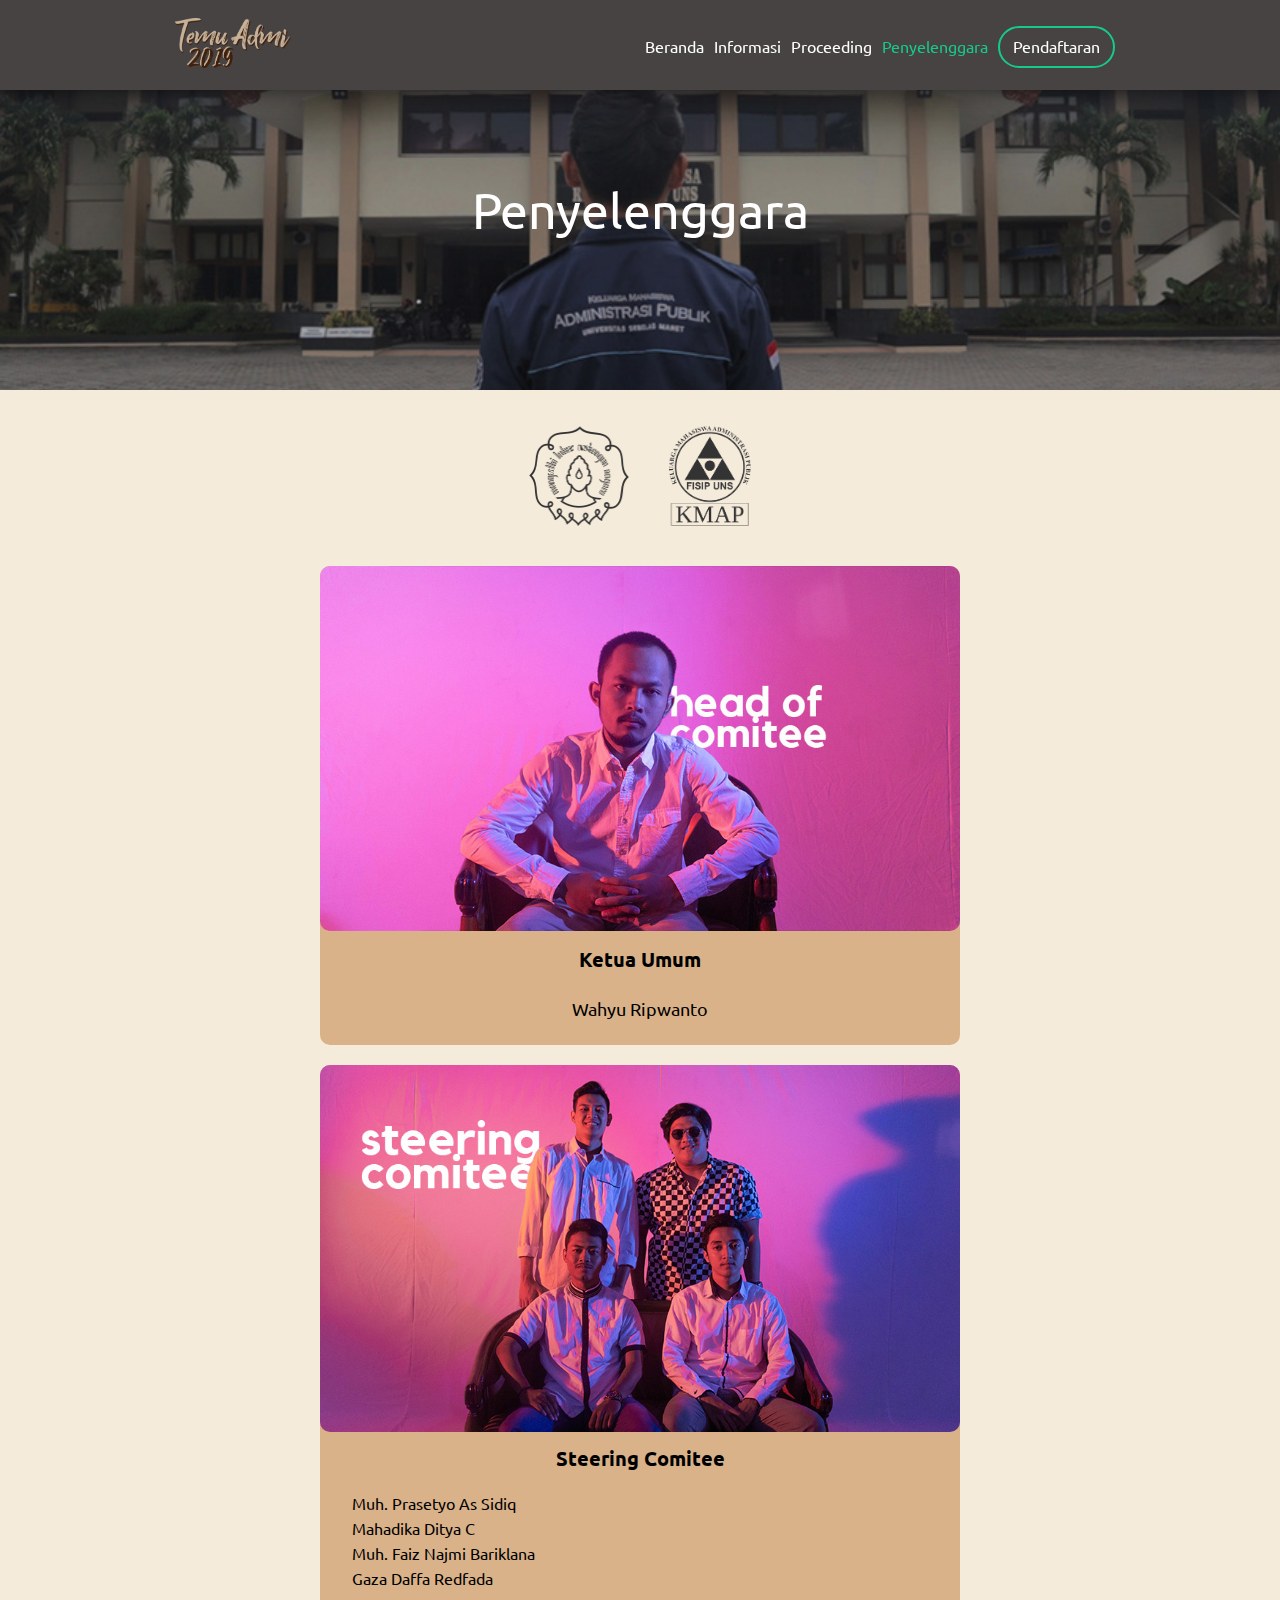
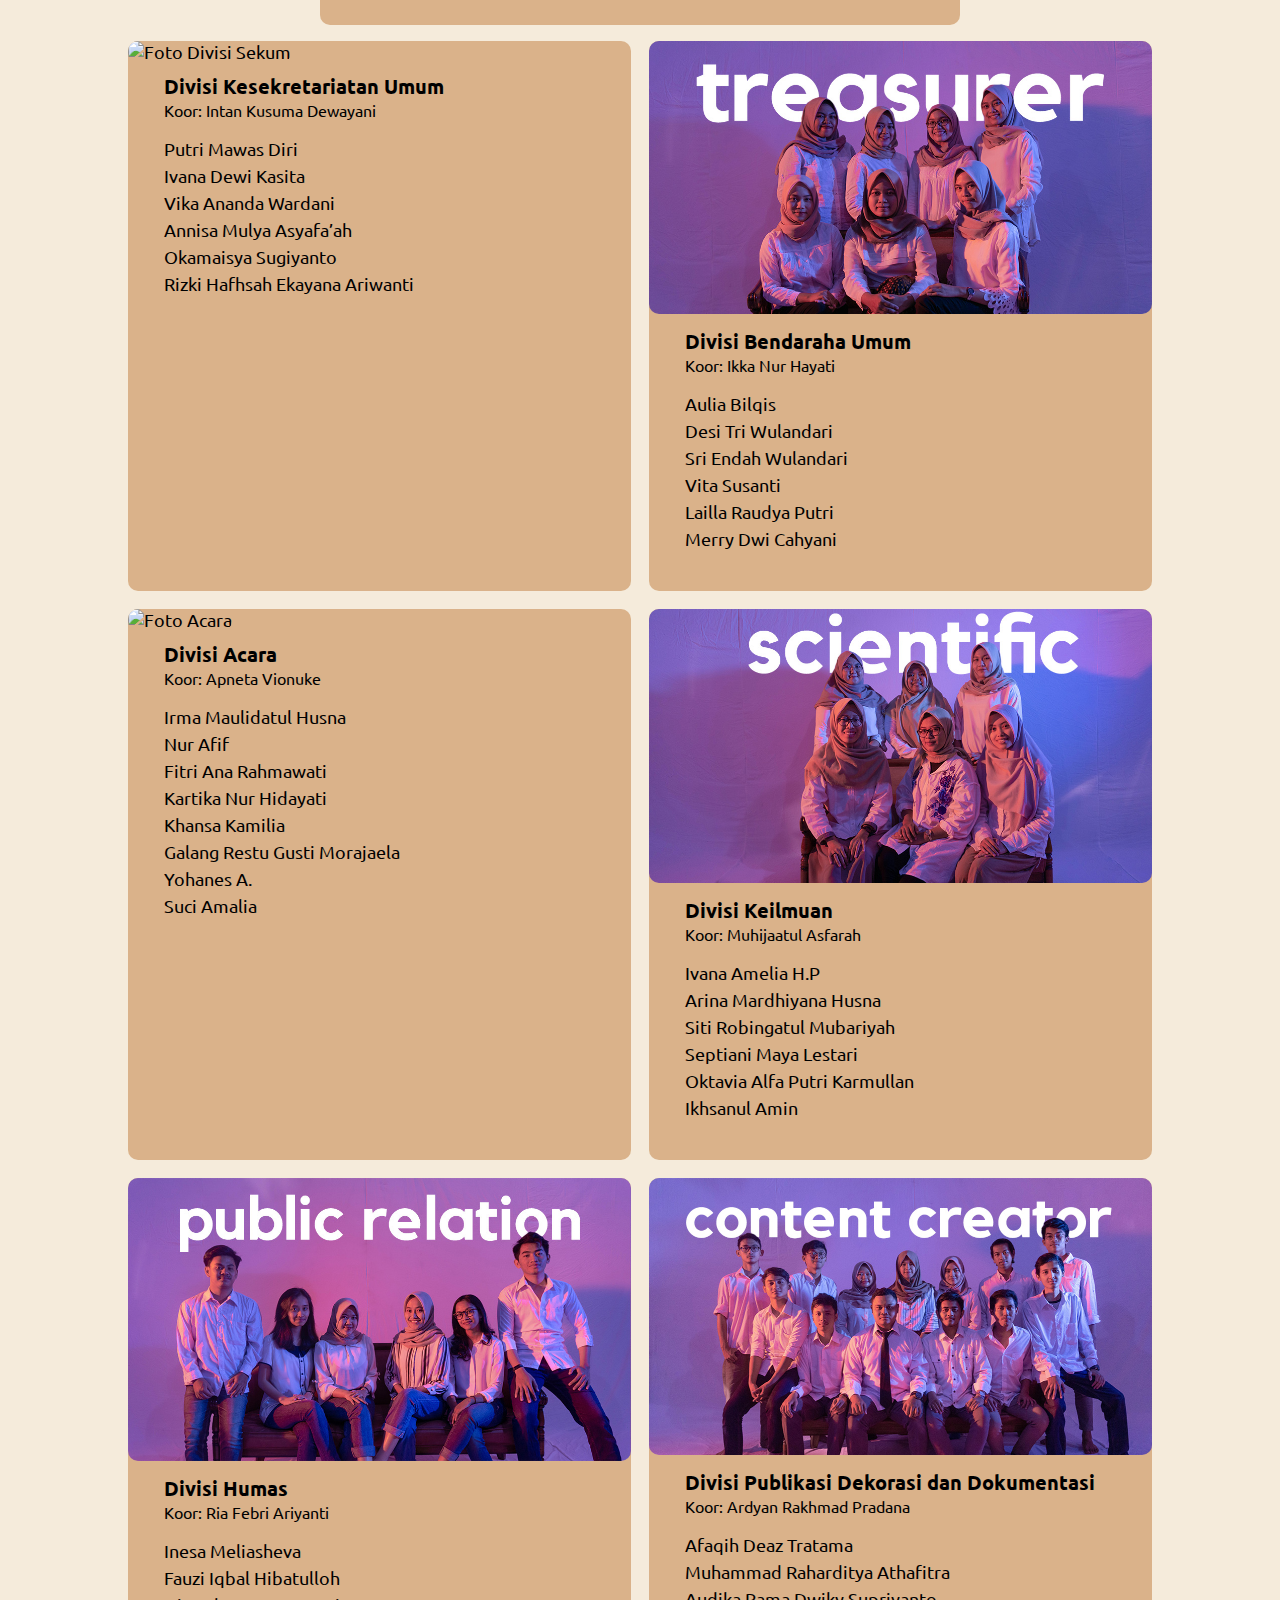
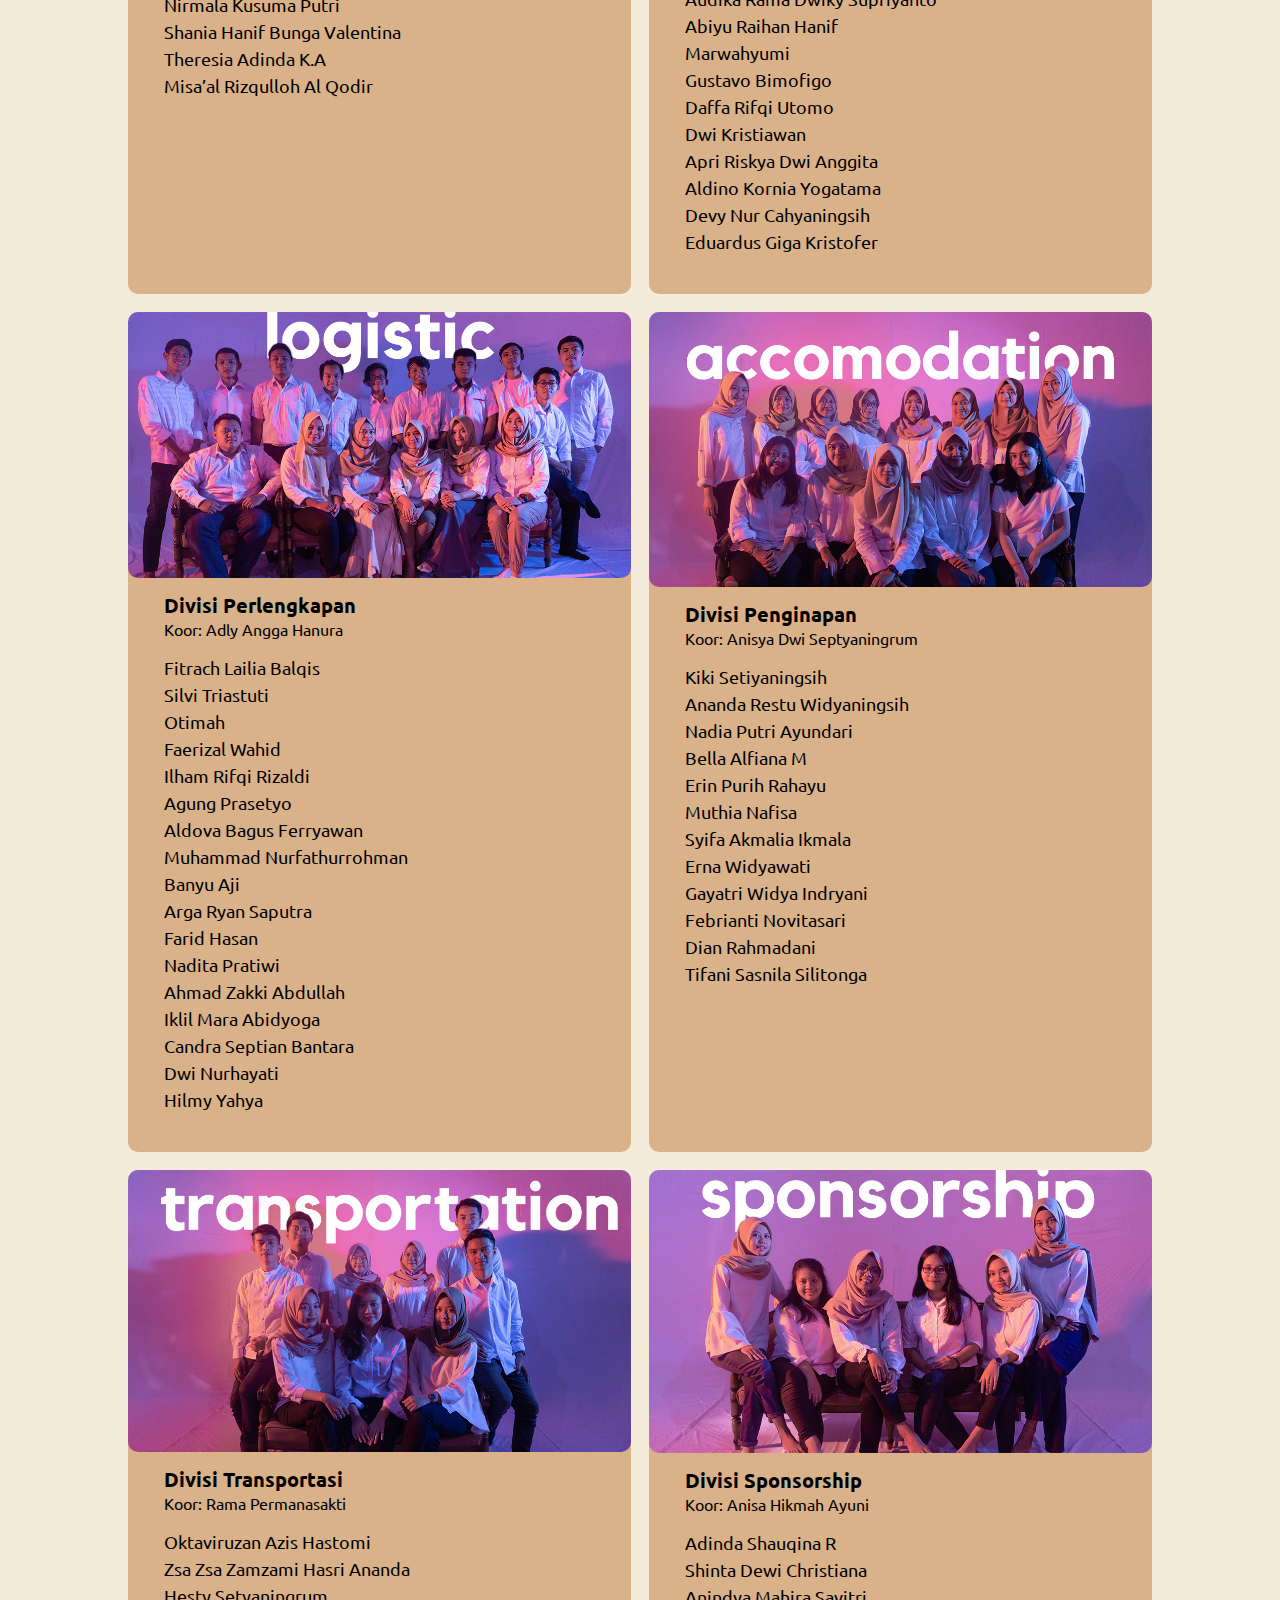
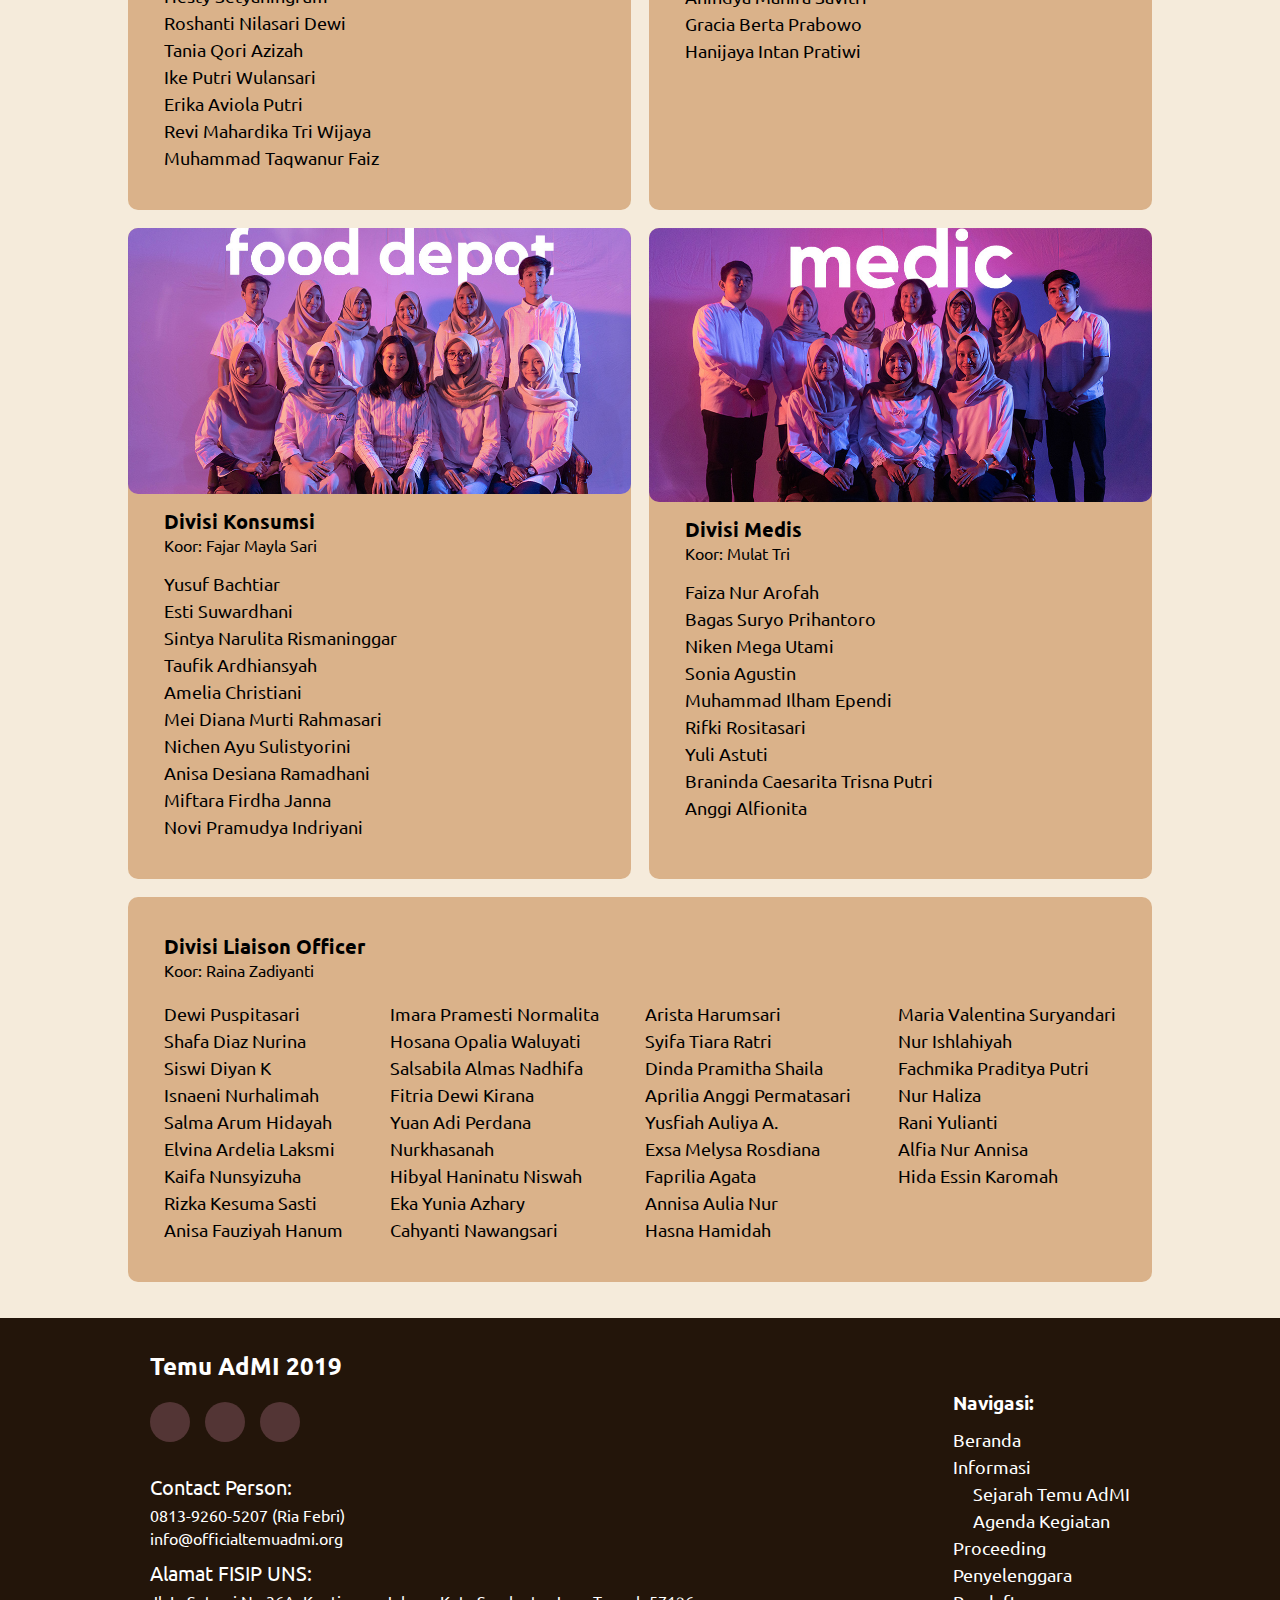
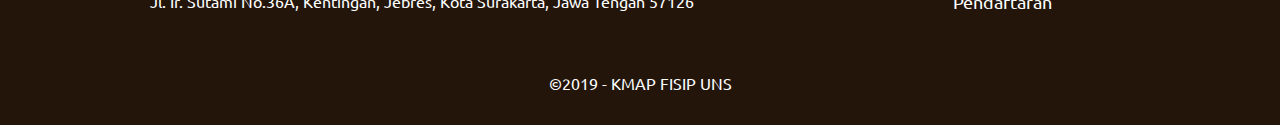
==== commit 7fe5c950: "Finished adding comitee photos" ====
--- a/penyelenggara/index.html
+++ b/penyelenggara/index.html
@@ -76,24 +76,36 @@
             
         </div>
         <div class="ketua">
-            <h3>Ketua Umum</h3>
-            <p>Wahyu Ripwanto</p>
+            <div class="photo-wrapper">
+                <img class="comitee-photo" src="/assets/comitee/Ketua.jpg" alt="Foto Ketua">
+            </div>
+            <div class="panitia-title">
+                <h3>Ketua Umum</h3>
+            </div>
+            <div class="panitia-staff">
+                <p>Wahyu Ripwanto</p>
+            </div>
         </div>
 
         <div class="sc">
+            <div class="photo-wrapper">
+                <img class="comitee-photo" src="/assets/comitee/SC.jpg" alt="Foto Divisi SC">
+            </div>
             <div class="panitia-title">
                 <h3>Steering Comitee</h3>
             </div>
-            <p>Muh. Prasetyo As Sidiq</p>
-            <p>Mahadika Ditya C</p>
-            <p>Muh. Faiz Najmi Bariklana</p>
-            <p>Gaza Daffa Redfada</p>
+            <div class="panitia-staff">
+                <p>Muh. Prasetyo As Sidiq</p>
+                <p>Mahadika Ditya C</p>
+                <p>Muh. Faiz Najmi Bariklana</p>
+                <p>Gaza Daffa Redfada</p>
+            </div>
         </div>
 
         <div class="panitia-wrapper">
             <div class="panitia">
                 <div class="photo-wrapper">
-                    <img class="comitee-photo" src="/assets/comitee/sekum.jpg" alt="Foto Sekretaris Umum">
+                    <img class="comitee-photo" src="/assets/comitee/Sekum.jpg" alt="Foto Divisi Sekum">
                 </div>
                 <div class="panitia-title">
                     <h3>Divisi Kesekretariatan Umum</h3>
@@ -111,7 +123,7 @@
 
             <div class="panitia">
                 <div class="photo-wrapper">
-                    <img class="comitee-photo" src="/assets/comitee/acara.jpg" alt="Foto Acara">
+                    <img class="comitee-photo" src="/assets/comitee/Bendum.jpg" alt="Foto Divisi Bendum">
                 </div>
                 <div class="panitia-title">
                     <h3>Divisi Bendaraha Umum</h3>
@@ -128,6 +140,9 @@
             </div>
             
             <div class="panitia">
+                <div class="photo-wrapper">
+                    <img class="comitee-photo" src="/assets/comitee/Acara.jpg" alt="Foto Acara">
+                </div>
                 <div class="panitia-title">
                     <h3>Divisi Acara</h3>
                     <p>Koor: Apneta Vionuke</p>
@@ -145,6 +160,9 @@
             </div>
 
             <div class="panitia">
+                <div class="photo-wrapper">
+                    <img class="comitee-photo" src="/assets/comitee/Keilmuan.jpg" alt="Foto Divisi Keilmuan">
+                </div>
                 <div class="panitia-title">
                     <h3>Divisi Keilmuan</h3>
                     <p>Koor: Muhijaatul Asfarah</p>
@@ -160,6 +178,9 @@
             </div>
 
             <div class="panitia">
+                <div class="photo-wrapper">
+                    <img class="comitee-photo" src="/assets/comitee/Humas.jpg" alt="Foto Divisi Humas">
+                </div>
                 <div class="panitia-title">
                     <h3>Divisi Humas</h3>
                     <p>Koor: Ria Febri Ariyanti</p>
@@ -175,6 +196,9 @@
             </div>
 
             <div class="panitia">
+                <div class="photo-wrapper">
+                    <img class="comitee-photo" src="/assets/comitee/PDD2.jpg" alt="Foto Divisi PDD">
+                </div>
                 <div class="panitia-title">
                     <h3>Divisi Publikasi Dekorasi dan Dokumentasi</h3>
                     <p>Koor: Ardyan Rakhmad Pradana</p>
@@ -196,6 +220,9 @@
             </div>
 
             <div class="panitia">
+                <div class="photo-wrapper">
+                    <img class="comitee-photo" src="/assets/comitee/Logistik.jpg" alt="Foto Divisi Perlengkapan">
+                </div>
                 <div class="panitia-title">
                     <h3>Divisi Perlengkapan</h3>
                     <p>Koor: Adly Angga Hanura</p>
@@ -222,6 +249,9 @@
             </div>
 
             <div class="panitia">
+                <div class="photo-wrapper">
+                    <img class="comitee-photo" src="/assets/comitee/Akomodasi.jpg" alt="Foto Divisi Penginapan">
+                </div>
                 <div class="panitia-title">
                     <h3>Divisi Penginapan</h3>
                     <p>Koor: Anisya Dwi Septyaningrum</p>
@@ -243,6 +273,9 @@
             </div>
 
             <div class="panitia">
+                <div class="photo-wrapper">
+                    <img class="comitee-photo" src="/assets/comitee/Transport.jpg" alt="Foto Divisi Transportasi">
+                </div>
                 <div class="panitia-title">
                     <h3>Divisi Transportasi</h3>
                     <p>Koor: Rama Permanasakti</p>
@@ -261,6 +294,9 @@
             </div>
 
             <div class="panitia">
+                <div class="photo-wrapper">
+                    <img class="comitee-photo" src="/assets/comitee/Sponsor.jpg" alt="Foto Divisi Sponsorship">
+                </div>
                 <div class="panitia-title">
                     <h3>Divisi Sponsorship</h3>
                     <p>Koor: Anisa Hikmah Ayuni</p>
@@ -275,6 +311,9 @@
             </div>
 
             <div class="panitia">
+                <div class="photo-wrapper">
+                    <img class="comitee-photo" src="/assets/comitee/Konsumsi.jpg" alt="Foto Divisi Konsumsi">
+                </div>
                 <div class="panitia-title">
                     <h3>Divisi Konsumsi</h3>
                     <p>Koor: Fajar Mayla Sari</p>
@@ -294,6 +333,9 @@
             </div>
 
             <div class="panitia">
+                <div class="photo-wrapper">
+                    <img class="comitee-photo" src="/assets/comitee/Medis.jpg" alt="Foto Divisi Medis">
+                </div>
                 <div class="panitia-title">
                     <h3>Divisi Medis</h3>
                     <p>Koor: Mulat Tri</p>
--- a/penyelenggara/style.css
+++ b/penyelenggara/style.css
@@ -242,9 +242,8 @@
 }
 
 .ketua {
-  height: 150px;
-  width: 200px;
-  padding: 1em;
+  width: 50%;
+  padding-bottom: 1em;
   margin: 1em auto;
   text-align: center;
   font-size: 20px;
@@ -257,7 +256,7 @@
 }
 .sc {
   width: 50%;
-  padding: 2em;
+  padding-bottom: 2em;
   margin: 1em auto;
   text-align: center;
   font-size: 16px;
@@ -291,6 +290,7 @@
 
 .lo {
   width: 80%;
+  padding-top: 2em;
   margin: 1em auto 0 auto;
   box-sizing: border-box;
 }
@@ -524,6 +524,9 @@
   .sc {
     width: 80%;
   }
+  .ketua{
+    width: 80%;
+  }
 
   /* FOOTER */
   footer {
